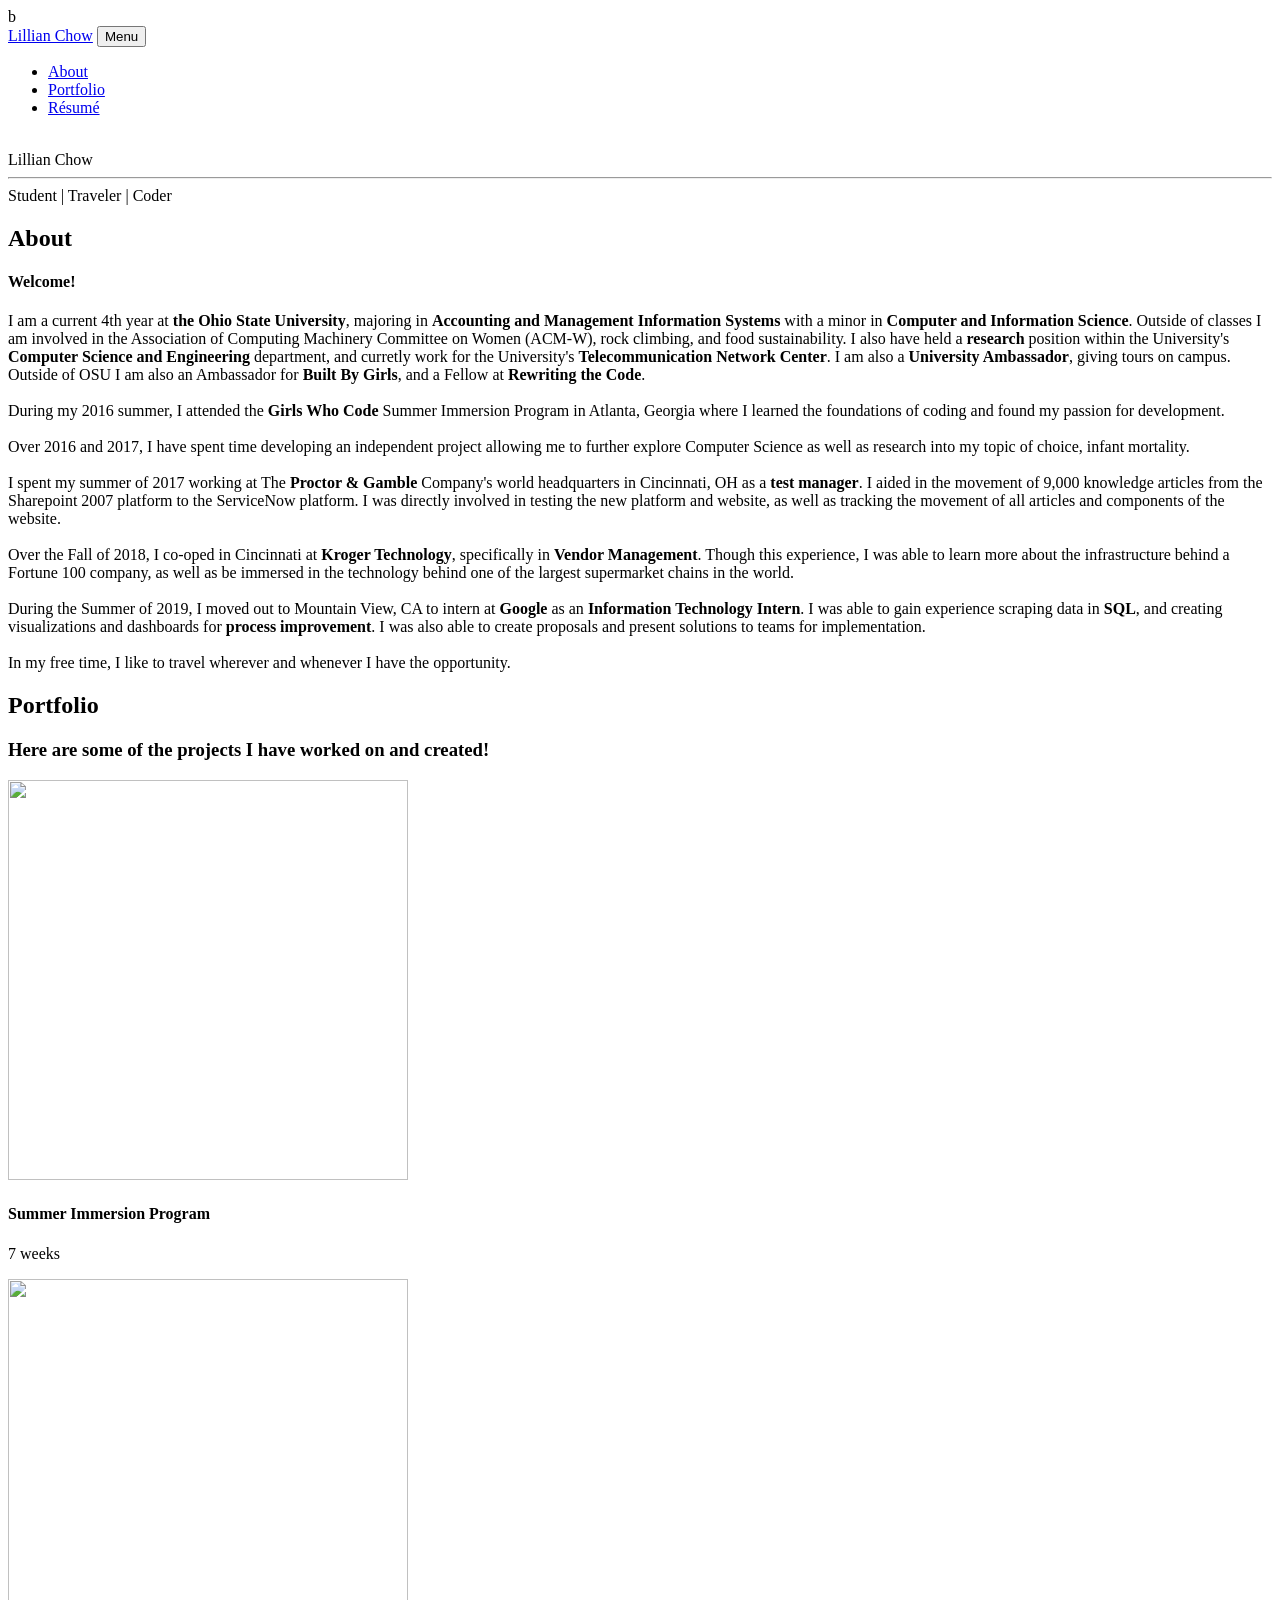
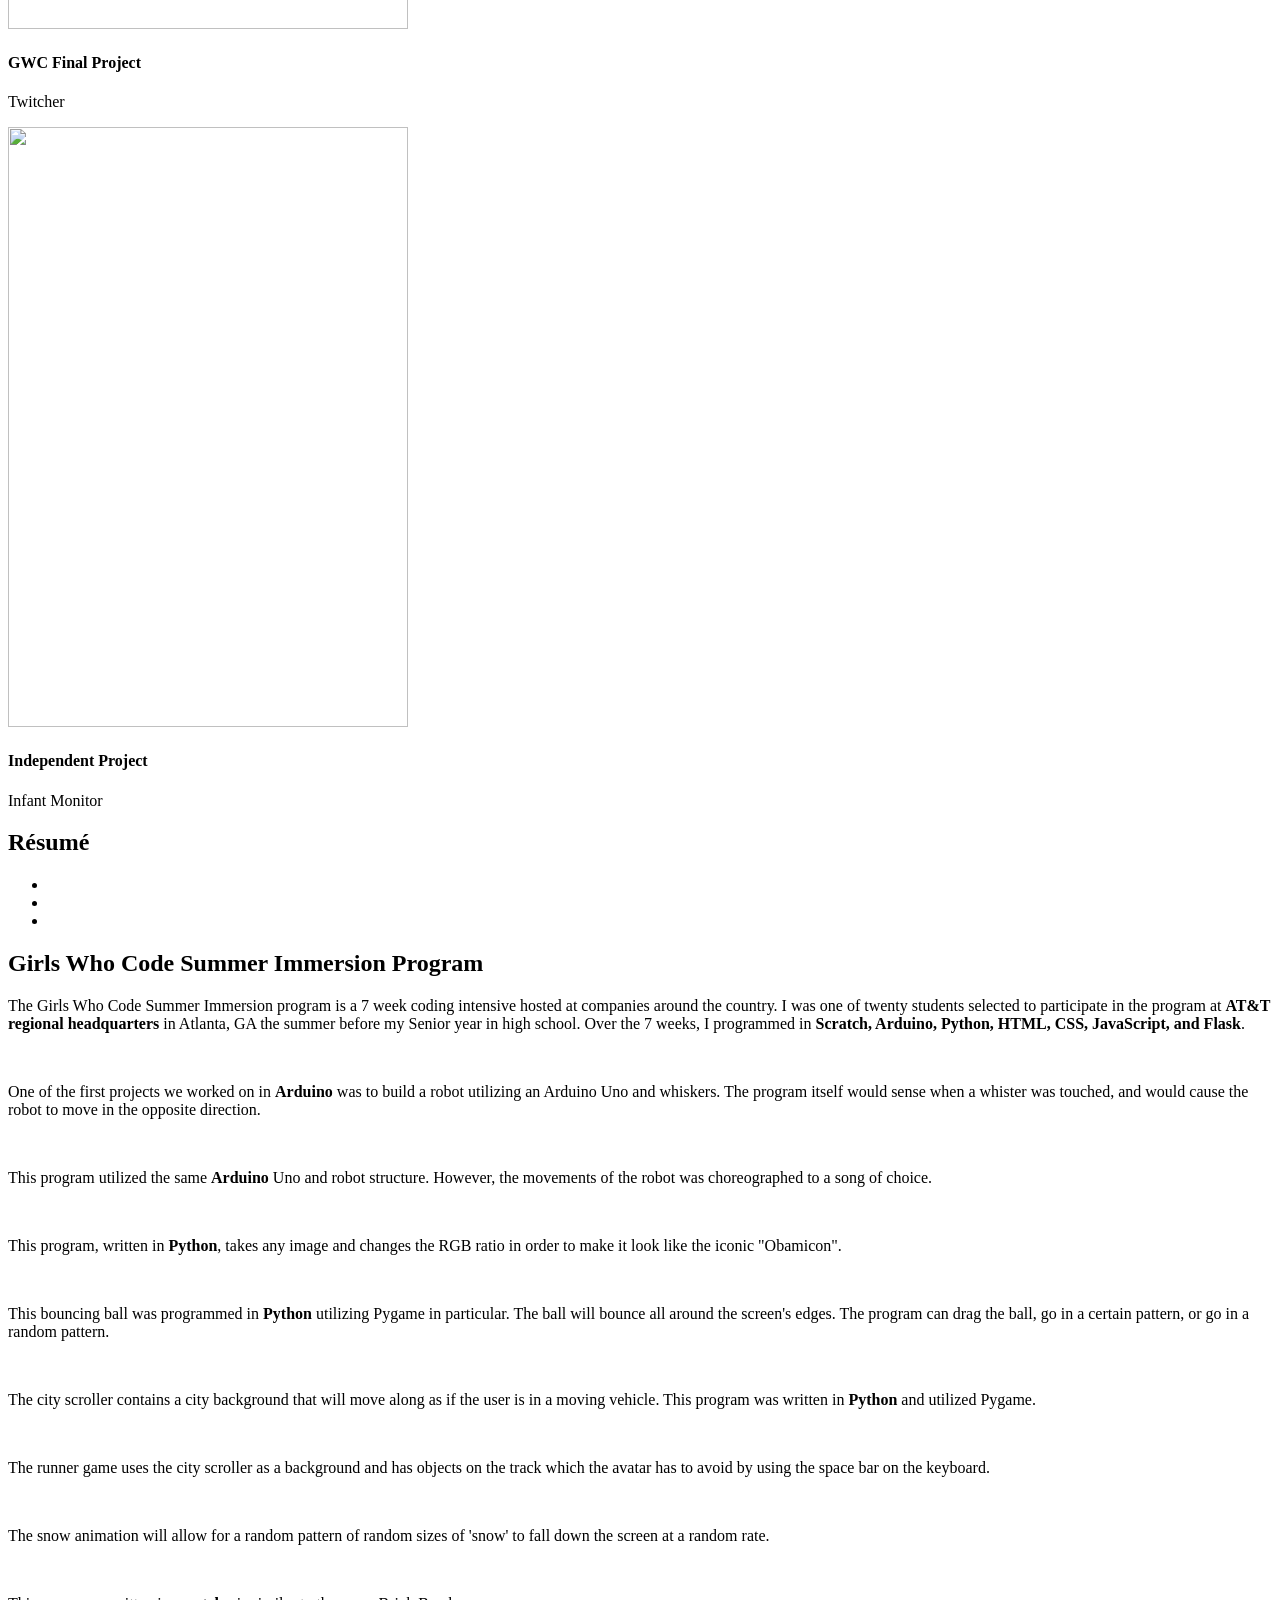
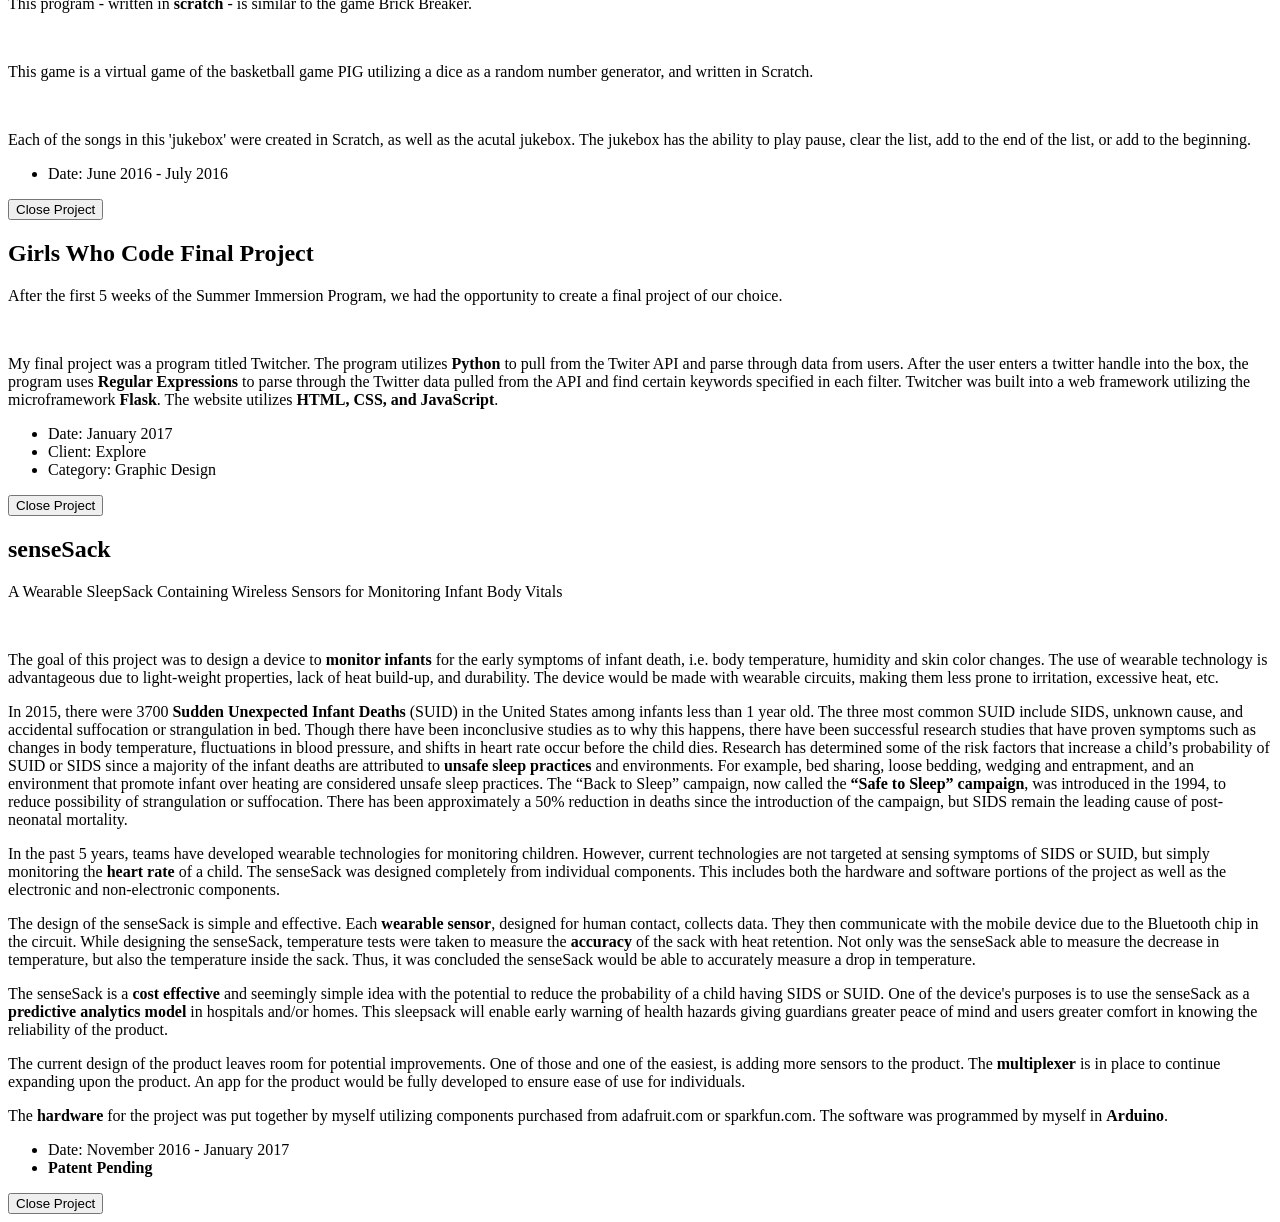
==== index.html @ dd70bd9a "updated index" ====
<!DOCTYPE html>
<html lang="en">

  <head>

    <meta charset="utf-8">
    <meta name="viewport" content="width=device-width, initial-scale=1, shrink-to-fit=no">
    <meta name="description" content="">
    <meta name="author" content="">

    <title>Lillian Chow - Portfolio</title>

    <!-- Bootstrap core CSS -->
    <link href="vendor/bootstrap/css/bootstrap.min.css" rel="stylesheet">b

    <!-- Custom fonts for this template -->
    <link href="vendor/font-awesome/css/font-awesome.min.css" rel="stylesheet" type="text/css">
   <!--
    <link href="https://fonts.googleapis.com/css?family=Montserrat:400,700" rel="stylesheet" type="text/css">
    --> 
    <link href='https://fonts.googleapis.com/css?family=Kaushan+Script' rel='stylesheet' type='text/css'>
    <link href='https://fonts.googleapis.com/css?family=Droid+Serif:400,700,400italic,700italic' rel='stylesheet' type='text/css'>
    <link href='https://fonts.googleapis.com/css?family=Roboto+Slab:400,100,300,700' rel='stylesheet' type='text/css'>

    <!-- My own fonts -->
    <link href="https://fonts.googleapis.com/css?family=BenchNine:700|Pacifico|Playfair+Display+SC:700|Poiret+One|Questrial" rel="stylesheet" type="text/css">

    <!-- Custom styles for this template -->
    <link href="css/agency.css" rel="stylesheet">

  </head>
  <body id="page-top">

    <!-- Navigation -->
    <nav class="navbar navbar-expand-lg navbar-dark fixed-top bg-dark" id="mainNav">
      <div class="container">
        <a class="navbar-brand js-scroll-trigger" href="#page-top">Lillian Chow</a>
        <button class="navbar-toggler navbar-toggler-right" type="button" data-toggle="collapse" data-target="#navbarResponsive" aria-controls="navbarResponsive" aria-expanded="false" aria-label="Toggle navigation">
          Menu
          <i class="fa fa-bars"></i>
        </button>
        <div class="collapse navbar-collapse" id="navbarResponsive">
          <ul class="navbar-nav ml-auto">
            <li class="nav-item">
              <a class="nav-link js-scroll-trigger" href="#about">About</a>
            </li>
            <li class="nav-item">
              <a class="nav-link js-scroll-trigger" href="#portfolio">Portfolio</a>
            </li>
            <li class="nav-item">
              <a class="nav-link js-scroll-trigger" href="#resume">Résumé</a>
            </li>
<!--            <li class="nav-item">
            </li>         -->
          </ul>
        </div>
      </div>
    </nav>

    <!-- Header -->
    <header class="masthead" style="background-image: url('summit.png');width:100%;height:100%;background-position: center;background-size: cover">
      <div class="container">
<!--        <img style="margin-top: 200px" style="margin-bottom:0px" class="img-fluid" 
src="roundPortrait.png" height="400" width="400" alt=""> -->

        <div class="intro-text">
       
         <div class="col-sm-4">
            <div class="team-member">
            <center>
              <img class="mx-auto rounded-circle" src="linkedinRound.png" alt="">
              </center>

        <!--  <div class="intro-lead-in">Lillian Chow</div>  -->
          <div class="intro-heading"> Lillian Chow </div>
          <hr class="star-light">
          <a class="skills">Student | Traveler | Coder</a>
        </div>
      </div>
    </header>

 
 <!--             <h4>Lillian Chow</h4>
              <p class="text-muted">hi</p>        -->
                </li>
              </ul>
            </div>
          </div>


    <!-- About -->
    <section id="about">
      <div class="container">
        <div class="row">
          <div class="col-lg-12 text-center">
            <h2 class="section-heading">About</h2>
            <!--<h3 class="section-subheading text-muted">Lorem ipsum dolor sit amet consectetur.</h3>-->
          </div>
        </div>
        <div class="row text-center">
          <!--<div class="col-md-4">
            <span class="fa-stack fa-4x">
              <i class="fa fa-circle fa-stack-2x text-primary"></i>
              <i class="fa fa-shopping-cart fa-stack-1x fa-inverse"></i>-->
            </span>
            <h4 class="service-heading">Welcome!</h4>
            <p class="text-muted">I am a current 4th year at <b>the Ohio State University</b>, majoring in <b>Accounting and Management Information Systems</b> with a minor in <b>Computer and Information Science</b>. Outside of classes I am involved in the Association of Computing Machinery Committee on Women (ACM-W), rock climbing, and food sustainability. I also have held a <b>research</b> position within the University's <b>Computer Science and Engineering</b> department, and curretly work for the University's <b>Telecommunication Network Center</b>. I am also a <b>University Ambassador</b>, giving tours on campus. Outside of OSU I am also an Ambassador for <b>Built By Girls</b>, and a Fellow at <b>Rewriting the Code</b>.
            </br>
            </br>
            During my 2016 summer, I attended the <b>Girls Who Code</b> Summer Immersion Program in Atlanta, Georgia where I learned the foundations of coding and found my passion for development. 
            </br>
            </br>
            Over 2016 and 2017, I have spent time developing an independent project allowing me to further explore Computer Science as well as research into my topic of choice, infant mortality.
            </br>
            </br>
            I spent my summer of 2017 working at The <b>Proctor & Gamble</b> Company's world headquarters in Cincinnati, OH as a <b>test manager</b>. I aided in the movement of 9,000 knowledge articles from the Sharepoint 2007 platform to the ServiceNow platform. I was directly involved in testing the new platform and website, as well as tracking the movement of all articles and components of the website.
           </br>
           </br>
            Over the Fall of 2018, I co-oped in Cincinnati at <b>Kroger Technology</b>, specifically in <b>Vendor Management</b>. Though this experience, I was able to learn more about the infrastructure behind a Fortune 100 company, as well as be immersed in the technology behind one of the largest supermarket chains in the world.
       	    </br>
   		    </br>
   		    During the Summer of 2019, I moved out to Mountain View, CA to intern at <b>Google</b> as an <b>Information Technology Intern</b>. I was able to gain experience scraping data in <b>SQL</b>, and creating visualizations and dashboards for <b>process improvement</b>. I was also able to create proposals and present solutions to teams for implementation.
            </br>
           </br>
           In my free time, I like to travel wherever and whenever I have the opportunity.
             </p>
          </div>
        </div>
      </div>
    </section>

    <!-- Portfolio Grid -->
    <section class="bg-light" id="portfolio">
      <div class="container">
        <div class="row">
          <div class="col-lg-12 text-center">
            <h2 class="section-heading">Portfolio</h2>
            <h3 class="section-subheading text-muted">Here are some of the projects I have worked on and created!</h3>
          </div>
        </div>
        <div class="row">
          <div class="col-md-4 col-sm-6 portfolio-item">
            <a class="portfolio-link" data-toggle="modal" href="#portfolioModal1">
              <div class="portfolio-hover">
                <div class="portfolio-hover-content">
                  <i class="fa fa-plus fa-3x"></i>
                </div>
              </div>
              <img class="img-fluid" src="girlsWhoCode.png" alt="" width="400px" height="400px">
            </a>
            <div class="portfolio-caption">
              <h4>Summer Immersion Program</h4>
              <p class="text-muted">7 weeks</p>
            </div>
          </div>
          <div class="col-md-4 col-sm-6 portfolio-item">
            <a class="portfolio-link" data-toggle="modal" href="#portfolioModal2">
              <div class="portfolio-hover">
                <div class="portfolio-hover-content">
                  <i class="fa fa-plus fa-3x"></i>
                </div>
              </div>
              <img class="img-fluid" src="twitcher.png" alt="" width="400px" height="350px">
            </a>
            <div class="portfolio-caption">
              <h4>GWC Final Project</h4>
              <p class="text-muted">Twitcher</p>
            </div>
          </div>
          <div class="col-md-4 col-sm-6 portfolio-item">
            <a class="portfolio-link" data-toggle="modal" href="#portfolioModal3">
              <div class="portfolio-hover">
                <div class="portfolio-hover-content">
                  <i class="fa fa-plus fa-3x"></i>
                </div>
              </div>
              <img class="img-fluid" src="senseSackOuter.png" alt="" width="400" height="600">
            </a>
            <div class="portfolio-caption">
              <h4>Independent Project</h4>
              <p class="text-muted">Infant Monitor</p>
            </div>
          </div>
<!--          <div class="col-md-4 col-sm-6 portfolio-item">
            <a class="portfolio-link" data-toggle="modal" href="#portfolioModal4">              
              <div class="portfolio-hover">
                <div class="portfolio-hover-content">
                  <i class="fa fa-plus fa-3x"></i>
                </div>                        -->
              </div>
<!--              <img class="img-fluid" src="img/portfolio/04-thumbnail.jpg" alt="">
            </a>
            <div class="portfolio-caption">
              <h4>Lines</h4>
              <p class="text-muted">Branding</p>
            </div>
          </div>
          <div class="col-md-4 col-sm-6 portfolio-item">
            <a class="portfolio-link" data-toggle="modal" href="#portfolioModal5">
              <div class="portfolio-hover">
                <div class="portfolio-hover-content">
                  <i class="fa fa-plus fa-3x"></i>
                </div>
              </div>
              <img class="img-fluid" src="img/portfolio/05-thumbnail.jpg" alt="">
            </a>
            <div class="portfolio-caption">
              <h4>Southwest</h4>
              <p class="text-muted">Website Design</p>
            </div>
          </div>
          <div class="col-md-4 col-sm-6 portfolio-item">
            <a class="portfolio-link" data-toggle="modal" href="#portfolioModal6">
              <div class="portfolio-hover">
                <div class="portfolio-hover-content">
                  <i class="fa fa-plus fa-3x"></i>
                </div>
              </div>
              <img class="img-fluid" src="img/portfolio/06-thumbnail.jpg" alt="">
            </a>
            <div class="portfolio-caption">
              <h4>Window</h4>
              <p class="text-muted">Photography</p> -->
            </div>
          </div>
        </div>
      </div>
    </section>        

    <!-- About -->
    <section id="resume">
        <div class="row">
          <div class="col-lg-12 text-center">
            <h2 class="section-heading">Résumé</h2>
            <p>
            <center>
<!--              <div class='embed-responsive' style='padding-bottom:132%; margin-top:50px'>
-->
                <object data="Chow_LillianResume.pdf" type='application/pdf' height = "950" width = "685">
            </p></center></object>
<!--            <h3 class="section-subheading text-muted">Lorem ipsum dolor sit amet consectetur.</h3>
          </div>
        </div>
        <div class="row">
          <div class="col-lg-12">
            <ul class="timeline">
              <li>
                <div class="timeline-image">
                  <img class="rounded-circle img-fluid" src="img/about/1.jpg" alt="">
                </div>
                <div class="timeline-panel">
                  <div class="timeline-heading">
                    <h4>2009-2011</h4>
                    <h4 class="subheading">Our Humble Beginnings</h4>
                  </div>
                  <div class="timeline-body">
                    <p class="text-muted">Lorem ipsum dolor sit amet, consectetur adipisicing elit. Sunt ut voluptatum eius sapiente, totam reiciendis temporibus qui quibusdam, recusandae sit vero unde, sed, incidunt et ea quo dolore laudantium consectetur!</p>
                  </div>
                </div>
              </li>
              <li class="timeline-inverted">
                <div class="timeline-image">
                  <img class="rounded-circle img-fluid" src="img/about/2.jpg" alt="">
                </div>
                <div class="timeline-panel">
                  <div class="timeline-heading">
                    <h4>March 2011</h4>
                    <h4 class="subheading">An Agency is Born</h4>
                  </div>
                  <div class="timeline-body">
                    <p class="text-muted">Lorem ipsum dolor sit amet, consectetur adipisicing elit. Sunt ut voluptatum eius sapiente, totam reiciendis temporibus qui quibusdam, recusandae sit vero unde, sed, incidunt et ea quo dolore laudantium consectetur!</p>
                  </div>
                </div>
              </li>
              <li>
                <div class="timeline-image">
                  <img class="rounded-circle img-fluid" src="img/about/3.jpg" alt="">
                </div>
                <div class="timeline-panel">
                  <div class="timeline-heading">
                    <h4>December 2012</h4>
                    <h4 class="subheading">Transition to Full Service</h4>
                  </div>
                  <div class="timeline-body">
                    <p class="text-muted">Lorem ipsum dolor sit amet, consectetur adipisicing elit. Sunt ut voluptatum eius sapiente, totam reiciendis temporibus qui quibusdam, recusandae sit vero unde, sed, incidunt et ea quo dolore laudantium consectetur!</p>
                  </div>
                </div>
              </li>
              <li class="timeline-inverted">
                <div class="timeline-image">
                  <img class="rounded-circle img-fluid" src="img/about/4.jpg" alt="">
                </div>
                <div class="timeline-panel">
                  <div class="timeline-heading">
                    <h4>July 2014</h4>
                    <h4 class="subheading">Phase Two Expansion</h4>
                  </div>
                  <div class="timeline-body">
                    <p class="text-muted">Lorem ipsum dolor sit amet, consectetur adipisicing elit. Sunt ut voluptatum eius sapiente, totam reiciendis temporibus qui quibusdam, recusandae sit vero unde, sed, incidunt et ea quo dolore laudantium consectetur!</p>
                  </div>
                </div>
              </li>
              <li class="timeline-inverted">
                <div class="timeline-image">
                  <h4>Be Part
                    <br>Of Our
                    <br>Story!</h4> 
                </div>
              </li>
            </ul>   -->
          </div>
        </div>
      </div>
    </section>

    <!-- Team -->
<!--    <section class="bg-light" id="team">
      <div class="container">
        <div class="row">
          <div class="col-lg-12 text-center">
            <h2 class="section-heading">Our Amazing Team</h2>
            <h3 class="section-subheading text-muted">Lorem ipsum dolor sit amet consectetur.</h3>
          </div>
        </div>
        <div class="row">
          <div class="col-sm-4">
            <div class="team-member">
              <img class="mx-auto rounded-circle" src="img/team/1.jpg" alt="">
              <h4>Kay Garland</h4>
              <p class="text-muted">Lead Designer</p>
              <ul class="list-inline social-buttons">
                <li class="list-inline-item">
                  <a href="#">
                    <i class="fa fa-twitter"></i>
                  </a>
                </li>
                <li class="list-inline-item">
                  <a href="#">
                    <i class="fa fa-facebook"></i>
                  </a>
                </li>
                <li class="list-inline-item">
                  <a href="#">
                    <i class="fa fa-linkedin"></i>
                  </a>
                </li>
              </ul>
            </div>
          </div>
          <div class="col-sm-4">
            <div class="team-member">
              <img class="mx-auto rounded-circle" src="img/team/2.jpg" alt="">
              <h4>Larry Parker</h4>
              <p class="text-muted">Lead Marketer</p>
              <ul class="list-inline social-buttons">
                <li class="list-inline-item">
                  <a href="#">
                    <i class="fa fa-twitter"></i>
                  </a>
                </li>
                <li class="list-inline-item">
                  <a href="#">
                    <i class="fa fa-facebook"></i>
                  </a>
                </li>
                <li class="list-inline-item">
                  <a href="#">
                    <i class="fa fa-linkedin"></i>
                  </a>
                </li>
              </ul>
            </div>
          </div>
          <div class="col-sm-4">
            <div class="team-member">
              <img class="mx-auto rounded-circle" src="img/team/3.jpg" alt="">
              <h4>Diana Pertersen</h4>
              <p class="text-muted">Lead Developer</p>
              <ul class="list-inline social-buttons">
                <li class="list-inline-item">
                  <a href="#">
                    <i class="fa fa-twitter"></i>
                  </a>
                </li>
                <li class="list-inline-item">
                  <a href="#">
                    <i class="fa fa-facebook"></i>
                  </a>
                </li>
                <li class="list-inline-item">
                  <a href="#">
                    <i class="fa fa-linkedin"></i>
                  </a>
                </li>
              </ul>
            </div>
          </div>
        </div>
        <div class="row">
          <div class="col-lg-8 mx-auto text-center">
            <p class="large text-muted">Lorem ipsum dolor sit amet, consectetur adipisicing elit. Aut eaque, laboriosam veritatis, quos non quis ad perspiciatis, totam corporis ea, alias ut unde.</p>
          </div>
        </div>
      </div>
    </section>-->

    <!-- Clients -->
<!--    <section class="py-5">
      <div class="container">
        <div class="row">
          <div class="col-md-3 col-sm-6">
            <a href="#">
              <img class="img-fluid d-block mx-auto" src="img/logos/envato.jpg" alt="">
            </a>
          </div>
          <div class="col-md-3 col-sm-6">
            <a href="#">
              <img class="img-fluid d-block mx-auto" src="img/logos/designmodo.jpg" alt="">
            </a>
          </div>
          <div class="col-md-3 col-sm-6">
            <a href="#">
              <img class="img-fluid d-block mx-auto" src="img/logos/themeforest.jpg" alt="">
            </a>
          </div>
          <div class="col-md-3 col-sm-6">
            <a href="#">
              <img class="img-fluid d-block mx-auto" src="img/logos/creative-market.jpg" alt="">
            </a>
          </div>
        </div>
      </div>
    </section>-->

    <!-- Contact -->
<!--    <section id="contact">
      <div class="container">
        <div class="row">
          <div class="col-lg-12 text-center">
            <h2 class="section-heading">Contact Us</h2>
            <h3 class="section-subheading text-muted">Lorem ipsum dolor sit amet consectetur.</h3>
          </div>
        </div>
        <div class="row">
          <div class="col-lg-12">
            <form id="contactForm" name="sentMessage" novalidate>
              <div class="row">
                <div class="col-md-6">
                  <div class="form-group">
                    <input class="form-control" id="name" type="text" placeholder="Your Name *" required data-validation-required-message="Please enter your name.">
                    <p class="help-block text-danger"></p>
                  </div>
                  <div class="form-group">
                    <input class="form-control" id="email" type="email" placeholder="Your Email *" required data-validation-required-message="Please enter your email address.">
                    <p class="help-block text-danger"></p>
                  </div>
                  <div class="form-group">
                    <input class="form-control" id="phone" type="tel" placeholder="Your Phone *" required data-validation-required-message="Please enter your phone number.">
                    <p class="help-block text-danger"></p>
                  </div>
                </div>
                <div class="col-md-6">
                  <div class="form-group">
                    <textarea class="form-control" id="message" placeholder="Your Message *" required data-validation-required-message="Please enter a message."></textarea>
                    <p class="help-block text-danger"></p>
                  </div>
                </div>
                <div class="clearfix"></div>
                <div class="col-lg-12 text-center">
                  <div id="success"></div>
                  <button id="sendMessageButton" class="btn btn-xl" type="submit">Send Message</button>
                </div>          -->
              </div>
            </form>
          </div>
        </div>
      </div>
    </section>

    <!-- Footer -->
    <footer>

<!--      <div class="container">
        <div class="row">
          <div class="col-md-4">
            <span class="copyright">Contact: lillianchow8@gmail.com</span>
          </div>
-->
          <center>
          <div class="col-md-4 ">
            <ul class="list-inline social-buttons">
              <li class="list-inline-item">
                <a href="https://github.com/lillianchow/lillianchow.github.io">
                  <i class="fa fa-github"></i>
                </a>
              </li>
              <li class="list-inline-item">
                <a href="https://www.linkedin.com/in/lillian-chow/">
                  <i class="fa fa-linkedin"></i>
                </a>
              </li>
              <li class="list-inline-item">
                <a href="mailto:lillianchow8@gmail.com">
                  <i class="fa fa-envelope"></i>
                </a>
              </li>
            </ul>
          </div>
          </center>


<!--          <div class="col-md-4">
            <ul class="list-inline quicklinks">
              <li class="list-inline-item">
                <a href="#">Privacy Policy</a>
              </li>
              <li class="list-inline-item">
                <a href="#">Terms of Use</a>
              </li>
            </ul>
          </div>          -->
        </div>
      </div>
    </footer>  

    <!-- Portfolio Modals -->

    <!-- Modal 1 -->
    <div class="portfolio-modal modal fade" id="portfolioModal1" tabindex="-1" role="dialog" aria-hidden="true">
      <div class="modal-dialog">
        <div class="modal-content">
          <div class="close-modal" data-dismiss="modal">
            <div class="lr">
              <div class="rl"></div>
            </div>
          </div>
          <div class="container">
            <div class="row">
              <div class="col-lg-8 mx-auto">
                <div class="modal-body">
                  <!-- Project Details Go Here -->
                  
                  <h2>Girls Who Code Summer Immersion Program</h2>
                  <p class="item-intro text-muted">The Girls Who Code Summer Immersion program is a 7 week coding intensive hosted at companies around the country. I was one of twenty students selected to participate in the program at <b>AT&T regional headquarters</b> in Atlanta, GA the summer before my Senior year in high school. Over the 7 weeks, I programmed in <b>Scratch, Arduino, Python, HTML, CSS, JavaScript, and Flask</b>.</p>
                  
                  <img class="img-fluid d-block mx-auto" src="whiskerRobot.jpg" alt="">
                  <p> One of the first projects we worked on in <b>Arduino</b> was to build a robot utilizing an Arduino Uno and whiskers. The program itself would sense when a whister was touched, and would cause the robot to move in the opposite direction.  </p>
                  <img class="img-fluid d-block mx-auto" src="dancingRobot.jpg" alt="">
                  <p> This program utilized the same <b>Arduino</b> Uno and robot structure. However, the movements of the robot was choreographed to a song of choice.</p>
                  <img class="img-fluid d-block mx-auto" src="obamicon.jpg" alt="">
                  <p> This program, written in <b>Python</b>, takes any image and changes the RGB ratio in order to make it look like the iconic "Obamicon".</p>
                  <img class="img-fluid d-block mx-auto" src="bouncingFlashBall.png" alt="">
                  <p> This bouncing ball was programmed in <b>Python</b> utilizing Pygame in particular. The ball will bounce all around the screen's edges. The program can drag the ball, go in a certain pattern, or go in a random pattern. </p>
                  <img class="img-fluid d-block mx-auto" src="cityScroller.jpg" alt="">
                  <p> The city scroller contains a city background that will move along as if the user is in a moving vehicle. This program was written in <b>Python</b> and utilized Pygame.</p>
                  <img class="img-fluid d-block mx-auto" src="runnerGame.jpg" alt="">
                  <p> The runner game uses the city scroller as a background and has objects on the track which the avatar has to avoid by using the space bar on the keyboard.</p>
                  <img class="img-fluid d-block mx-auto" src="snow.jpg" alt="">
                  <p> The snow animation will allow for a random pattern of random sizes of 'snow' to fall down the screen at a random rate.</p>
                  <img class="img-fluid d-block mx-auto" src="paddleball.jpg" alt="">
                  <p> This program - written in <b>scratch</b> - is similar to the game Brick Breaker.</p>
                  <img class="img-fluid d-block mx-auto" src="pig.jpg" alt="">
                  <p> This game is a virtual game of the basketball game PIG utilizing a dice as a random number generator, and written in Scratch. </p>
                  <img class="img-fluid d-block mx-auto" src="jukebox.jpg" alt="">
                  <p> Each of the songs in this 'jukebox' were created in Scratch, as well as the acutal jukebox. The jukebox has the ability to play pause, clear the list, add to the end of the list, or add to the beginning.</p>

                  <ul class="list-inline">
                    <li>Date: June 2016 - July 2016</li>
                  </ul>
                  <button class="btn btn-primary" data-dismiss="modal" type="button">
                    <i class="fa fa-times"></i>
                    Close Project</button>
                </div>
              </div>
            </div>
          </div>
        </div>
      </div>
    </div>

    <!-- Modal 2 -->
    <div class="portfolio-modal modal fade" id="portfolioModal2" tabindex="-1" role="dialog" aria-hidden="true">
      <div class="modal-dialog">
        <div class="modal-content">
          <div class="close-modal" data-dismiss="modal">
            <div class="lr">
              <div class="rl"></div>
            </div>
          </div>
          <div class="container">
            <div class="row">
              <div class="col-lg-8 mx-auto">
                <div class="modal-body">
                  <!-- Project Details Go Here -->
                  <h2>Girls Who Code Final Project</h2>
                  <p class="item-intro text-muted">After the first 5 weeks of the Summer Immersion Program, we had the opportunity to create a final project of our choice.</p>
                  <img class="img-fluid d-block mx-auto" src="twitcher.png" alt="">
                  <p>My final project was a program titled Twitcher. The program utilizes <b>Python</b> to pull from the Twiter API and parse through data from users. After the user enters a twitter handle into the box, the program uses <b>Regular Expressions</b> to parse through the Twitter data pulled from the API and find certain keywords specified in each filter. Twitcher was built into a web framework utilizing the microframework <b>Flask</b>. The website utilizes <b>HTML, CSS, and JavaScript</b>.</p>
                  <ul class="list-inline">
                    <li>Date: January 2017</li>
                    <li>Client: Explore</li>
                    <li>Category: Graphic Design</li>
                  </ul>
                  <button class="btn btn-primary" data-dismiss="modal" type="button">
                    <i class="fa fa-times"></i>
                    Close Project</button>
                </div>
              </div>
            </div>
          </div>
        </div>
      </div>
    </div>

    <!-- Modal 3 -->
    <div class="portfolio-modal modal fade" id="portfolioModal3" tabindex="-1" role="dialog" aria-hidden="true">
      <div class="modal-dialog">
        <div class="modal-content">
          <div class="close-modal" data-dismiss="modal">
            <div class="lr">
              <div class="rl"></div>
            </div>
          </div>
          <div class="container">
            <div class="row">
              <div class="col-lg-8 mx-auto">
                <div class="modal-body">
                  <!-- Project Details Go Here -->
                  <h2>senseSack</h2>
                  <p class="item-intro text-muted">A Wearable SleepSack Containing Wireless Sensors for Monitoring Infant Body Vitals</p>
                  <img class="img-fluid d-block mx-auto" src="senseSackInner.png" alt="">
                  <p>The goal of this project was to design a device to <b>monitor infants</b> for the early symptoms of infant death, i.e. body temperature, humidity and skin color changes. The use of wearable technology is advantageous due to light-weight properties, lack of heat build-up, and durability. The device would be made with wearable circuits, making them less prone to irritation, excessive heat, etc. </p>
                  
                  <p>In 2015, there were 3700 <b>Sudden Unexpected Infant Deaths</b> (SUID) in the United States among infants less than 1 year old. The three most common SUID include SIDS, unknown cause, and accidental suffocation or strangulation in bed. Though there have been inconclusive studies as to why this happens, there have been successful research studies that have proven symptoms such as changes in body temperature, fluctuations in blood pressure, and shifts in heart rate occur before the child dies. Research has determined some of the risk factors that increase a child’s probability of SUID or SIDS since a majority of the infant deaths are attributed to <b>unsafe sleep practices</b> and environments. For example, bed sharing, loose bedding, wedging and entrapment, and an environment that promote infant over heating are considered unsafe sleep practices. The “Back to Sleep” campaign, now called the <b>“Safe to Sleep” campaign</b>, was introduced in the 1994, to reduce possibility of strangulation or suffocation. There has been approximately a 50% reduction in deaths since the introduction of the campaign, but SIDS remain the leading cause of post-neonatal mortality.</p>
                  
                  <p>In the past 5 years, teams have developed wearable technologies for monitoring children. However, current technologies are not targeted at sensing symptoms of SIDS or SUID, but simply monitoring the <b>heart rate</b> of a child. The senseSack was designed completely from individual components. This includes both the hardware and software portions of the project as well as the electronic and non-electronic components.</p>
                  
                  <p>The design of the senseSack is simple and effective. Each <b>wearable sensor</b>, designed for human contact, collects data. They then communicate with the mobile device due to the Bluetooth chip in the circuit. While designing the senseSack, temperature tests were taken to measure the <b>accuracy</b> of the sack with heat retention. Not only was the senseSack able to measure the decrease in temperature, but also the temperature inside the sack. Thus, it was concluded the senseSack would be able to accurately measure a drop in temperature.</p> 
                  
                  <p>The senseSack is a <b>cost effective</b> and seemingly simple idea with the potential to reduce the probability of a child having SIDS or SUID. One of the device's purposes is to use the senseSack as a <b>predictive analytics model</b> in hospitals and/or homes. This sleepsack will enable early warning of health hazards giving guardians greater peace of mind and users greater comfort in knowing the reliability of the product.</p>
                  
                  <p>The current design of the product leaves room for potential improvements. One of those and one of the easiest, is adding more sensors to the product. The <b>multiplexer</b> is in place to continue expanding upon the product. An app for the product would be fully developed to ensure ease of use for individuals.</p>

                  <p>The <b>hardware</b> for the project was put together by myself utilizing components purchased from adafruit.com or sparkfun.com. The software was programmed by myself in <b>Arduino</b>.</p>

                  <ul class="list-inline">
                    <li>Date: November 2016 - January 2017</li>
                    <li><b>Patent Pending</b></li>
                  </ul>
                  <button class="btn btn-primary" data-dismiss="modal" type="button">
                    <i class="fa fa-times"></i>
                    Close Project</button>
                </div>
              </div>
            </div>
          </div>
        </div>
      </div>
    </div>


<!--    <div class="portfolio-modal modal fade" id="portfolioModal4" tabindex="-1" role="dialog" aria-hidden="true">
      <div class="modal-dialog">
        <div class="modal-content">
          <div class="close-modal" data-dismiss="modal">
            <div class="lr">
              <div class="rl"></div>
            </div>
          </div>
          <div class="container">
            <div class="row">
              <div class="col-lg-8 mx-auto">
                <div class="modal-body">                    -->
                  
                  <!-- Project Details Go Here -->
<!--                 <h2>Project Name</h2>
                  <p class="item-intro text-muted">Lorem ipsum dolor sit amet consectetur.</p>
                  <img class="img-fluid d-block mx-auto" src="img/portfolio/04-full.jpg" alt="">
                  <p>Use this area to describe your project. Lorem ipsum dolor sit amet, consectetur adipisicing elit. Est blanditiis dolorem culpa incidunt minus dignissimos deserunt repellat aperiam quasi sunt officia expedita beatae cupiditate, maiores repudiandae, nostrum, reiciendis facere nemo!</p>
                  <ul class="list-inline">
                    <li>Date: January 2017</li>
                    <li>Client: Lines</li>
                    <li>Category: Branding</li>
                  </ul>
                  <button class="btn btn-primary" data-dismiss="modal" type="button">
                    <i class="fa fa-times"></i>
                    Close Project</button>
                </div>
              </div>
            </div>
          </div>
        </div>
      </div>
    </div>                  -->

    
    <!-- Modal 5 -->
<!--    <div class="portfolio-modal modal fade" id="portfolioModal5" tabindex="-1" role="dialog" aria-hidden="true">
      <div class="modal-dialog">
        <div class="modal-content">
          <div class="close-modal" data-dismiss="modal">
            <div class="lr">
              <div class="rl"></div>
            </div>
          </div>
          <div class="container">
            <div class="row">
              <div class="col-lg-8 mx-auto">
                <div class="modal-body">        -->
                  
                  <!-- Project Details Go Here -->
 <!--                 <h2>Project Name</h2>
                  <p class="item-intro text-muted">Lorem ipsum dolor sit amet consectetur.</p>
                  <img class="img-fluid d-block mx-auto" src="img/portfolio/05-full.jpg" alt="">
                  <p>Use this area to describe your project. Lorem ipsum dolor sit amet, consectetur adipisicing elit. Est blanditiis dolorem culpa incidunt minus dignissimos deserunt repellat aperiam quasi sunt officia expedita beatae cupiditate, maiores repudiandae, nostrum, reiciendis facere nemo!</p>
                  <ul class="list-inline">
                    <li>Date: January 2017</li>
                    <li>Client: Southwest</li>
                    <li>Category: Website Design</li>
                  </ul>
                  <button class="btn btn-primary" data-dismiss="modal" type="button">
                    <i class="fa fa-times"></i>
                    Close Project</button>
                </div>
              </div>
            </div>
          </div>
        </div>
      </div>
    </div>              -->

   
    <!-- Modal 6 -->
 <!--   <div class="portfolio-modal modal fade" id="portfolioModal6" tabindex="-1" role="dialog" aria-hidden="true">
      <div class="modal-dialog">
        <div class="modal-content">
          <div class="close-modal" data-dismiss="modal">
            <div class="lr">
              <div class="rl"></div>
            </div>
          </div>
          <div class="container">
            <div class="row">
              <div class="col-lg-8 mx-auto">
                <div class="modal-body">          -->

                  <!-- Project Details Go Here -->
 <!--                 <h2>Project Name</h2>
                  <p class="item-intro text-muted">Lorem ipsum dolor sit amet consectetur.</p>
                  <img class="img-fluid d-block mx-auto" src="img/portfolio/06-full.jpg" alt="">
                  <p>Use this area to describe your project. Lorem ipsum dolor sit amet, consectetur adipisicing elit. Est blanditiis dolorem culpa incidunt minus dignissimos deserunt repellat aperiam quasi sunt officia expedita beatae cupiditate, maiores repudiandae, nostrum, reiciendis facere nemo!</p>
                  <ul class="list-inline">
                    <li>Date: January 2017</li>
                    <li>Client: Window</li>
                    <li>Category: Photography</li>
                  </ul>
                  <button class="btn btn-primary" data-dismiss="modal" type="button">
                    <i class="fa fa-times"></i>
                    Close Project</button>
                </div>
              </div>
            </div>
          </div>
        </div>
      </div>
    </div>                    -->


    <!-- Bootstrap core JavaScript -->
    <script src="vendor/jquery/jquery.min.js"></script>
    <script src="vendor/popper/popper.min.js"></script>
    <script src="vendor/bootstrap/js/bootstrap.min.js"></script>

    <!-- Plugin JavaScript -->
    <script src="vendor/jquery-easing/jquery.easing.min.js"></script>

    <!-- Contact form JavaScript -->
    <script src="js/jqBootstrapValidation.js"></script>
    <script src="js/contact_me.js"></script>

    <!-- Custom scripts for this template -->
    <script src="js/agency.js"></script>

  </body>

</html>
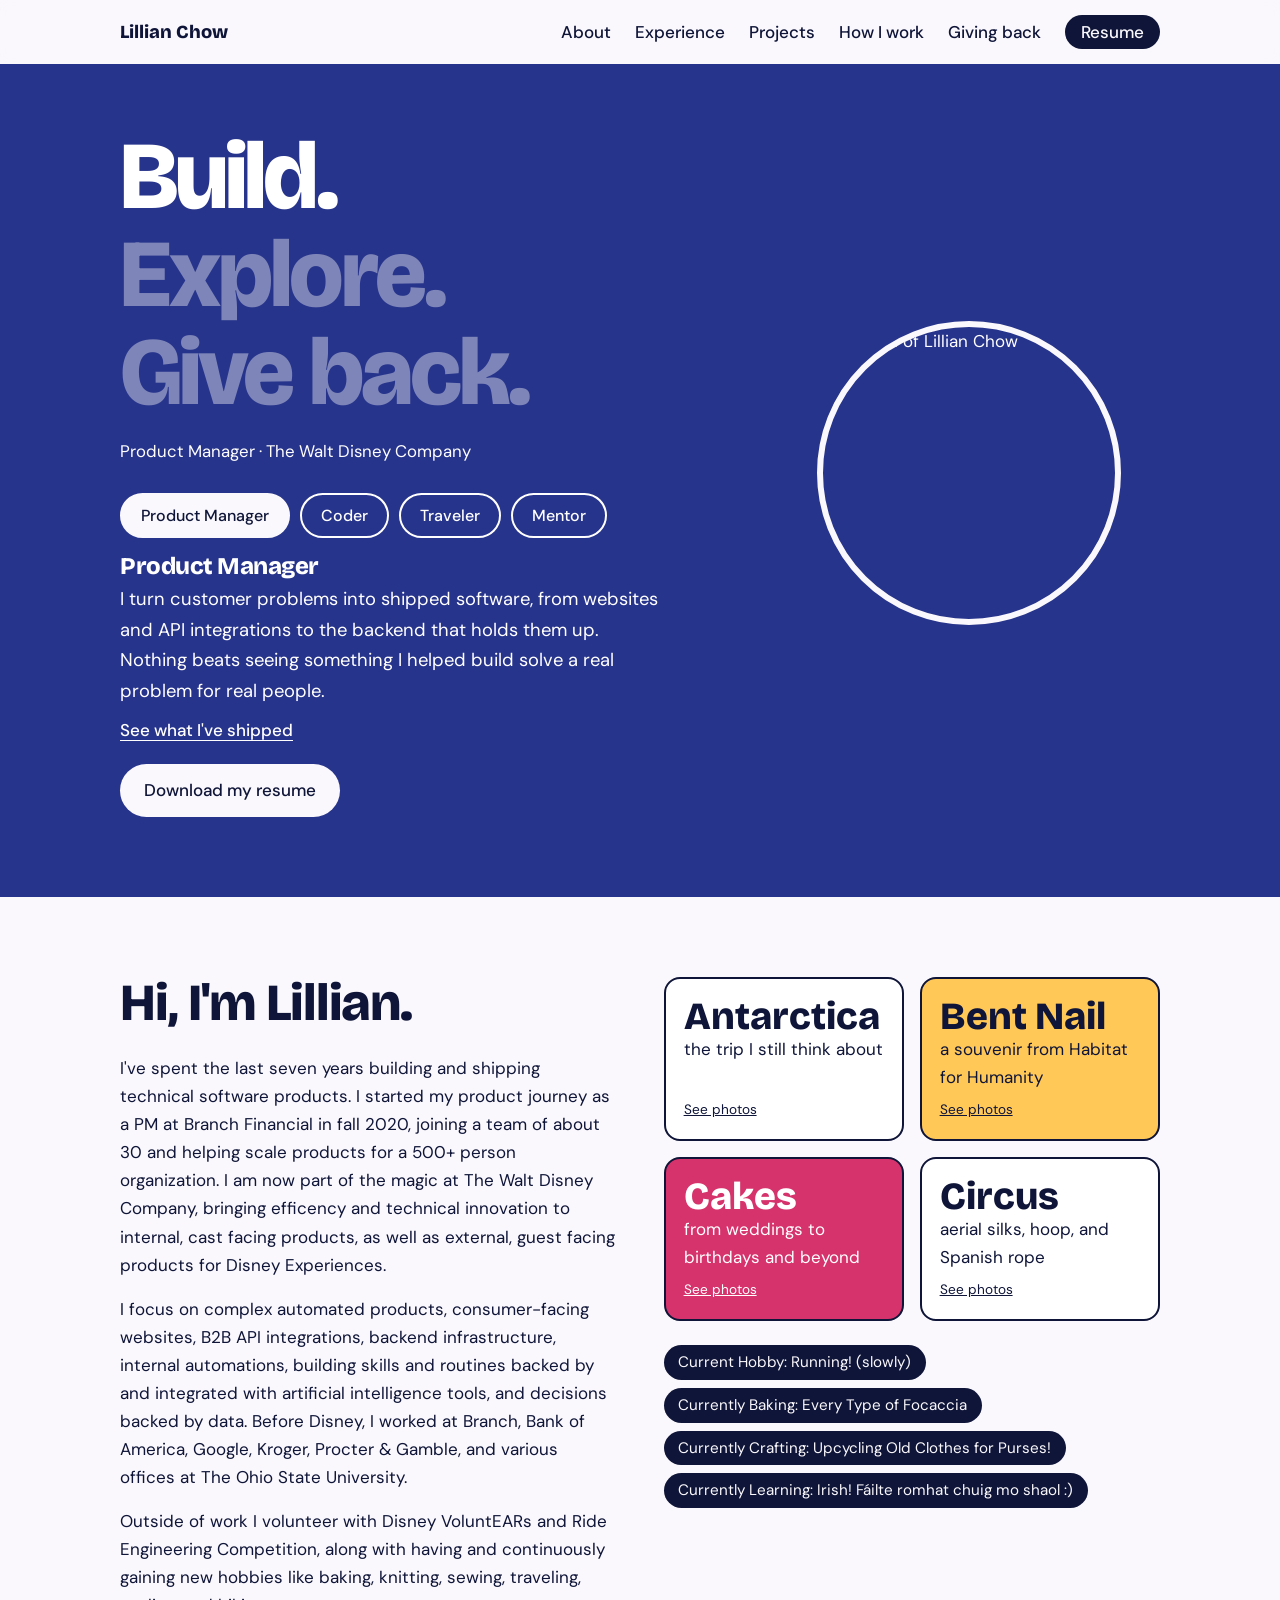
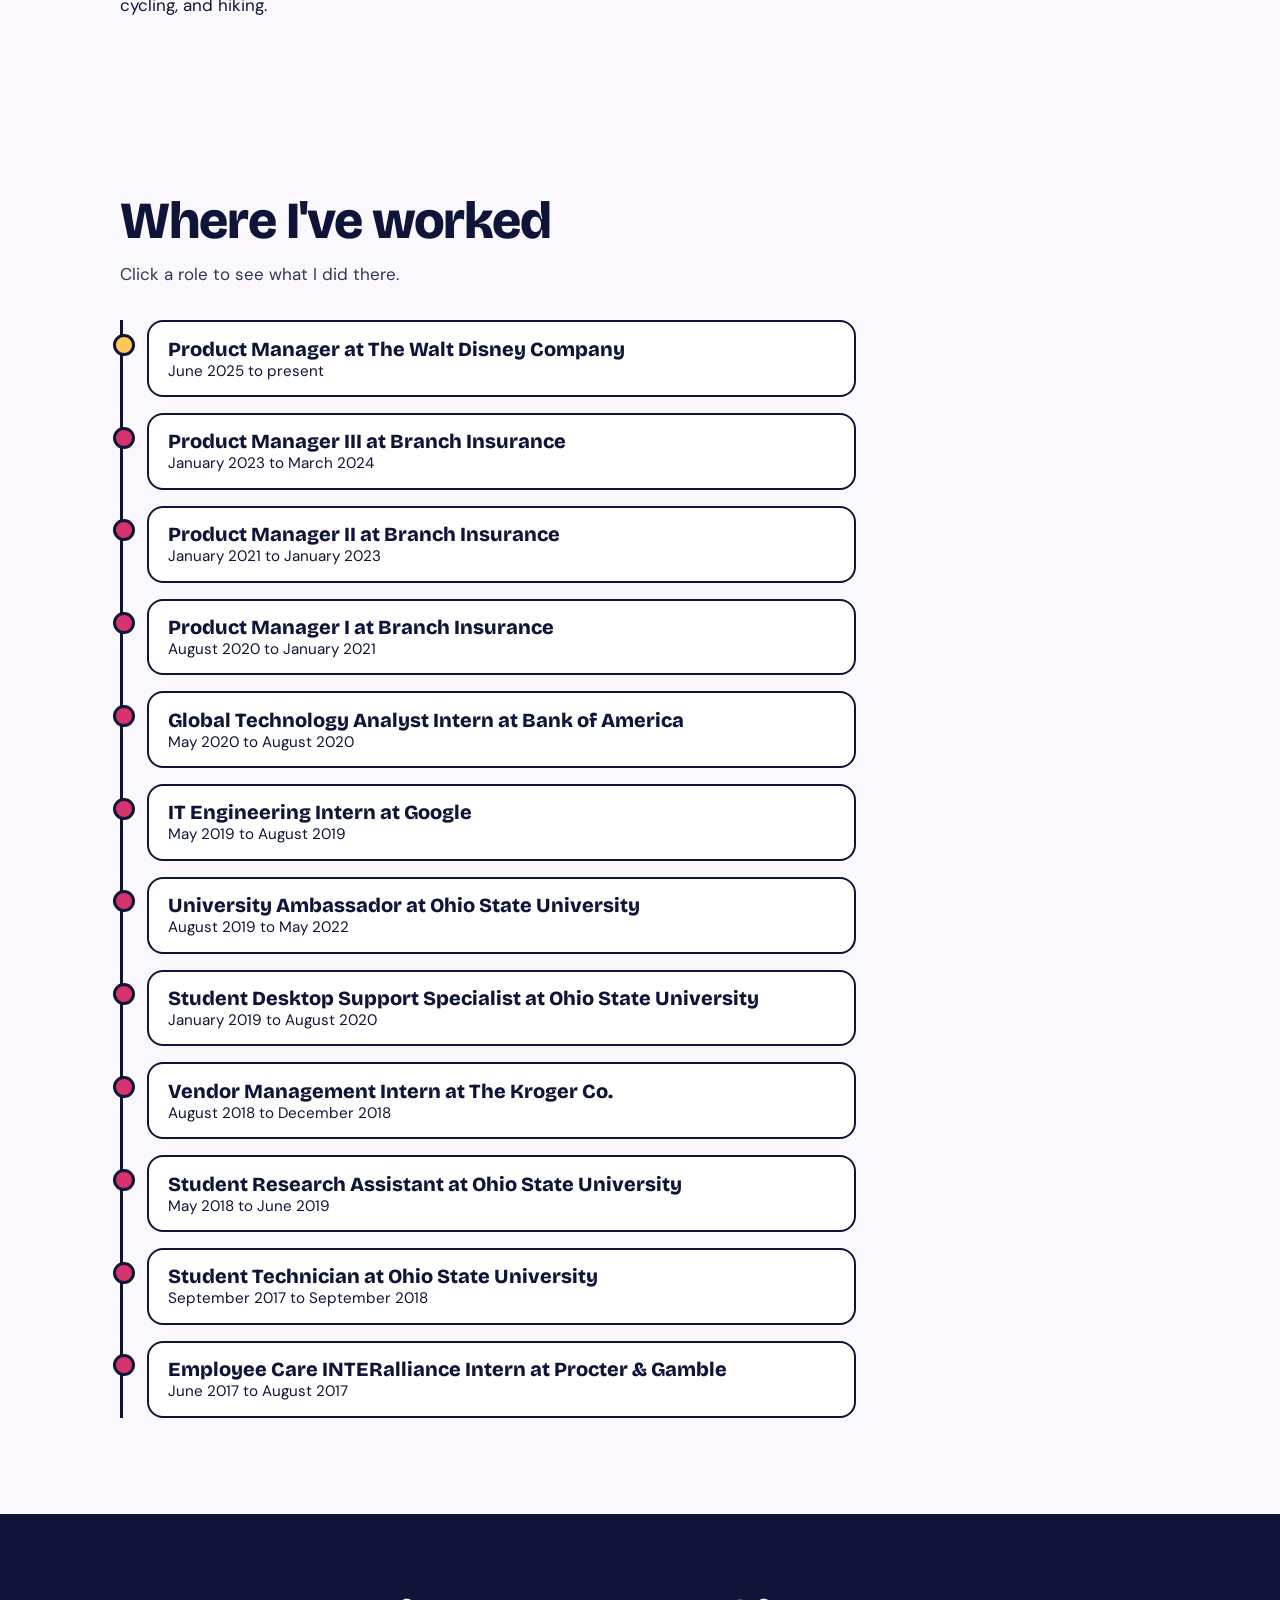
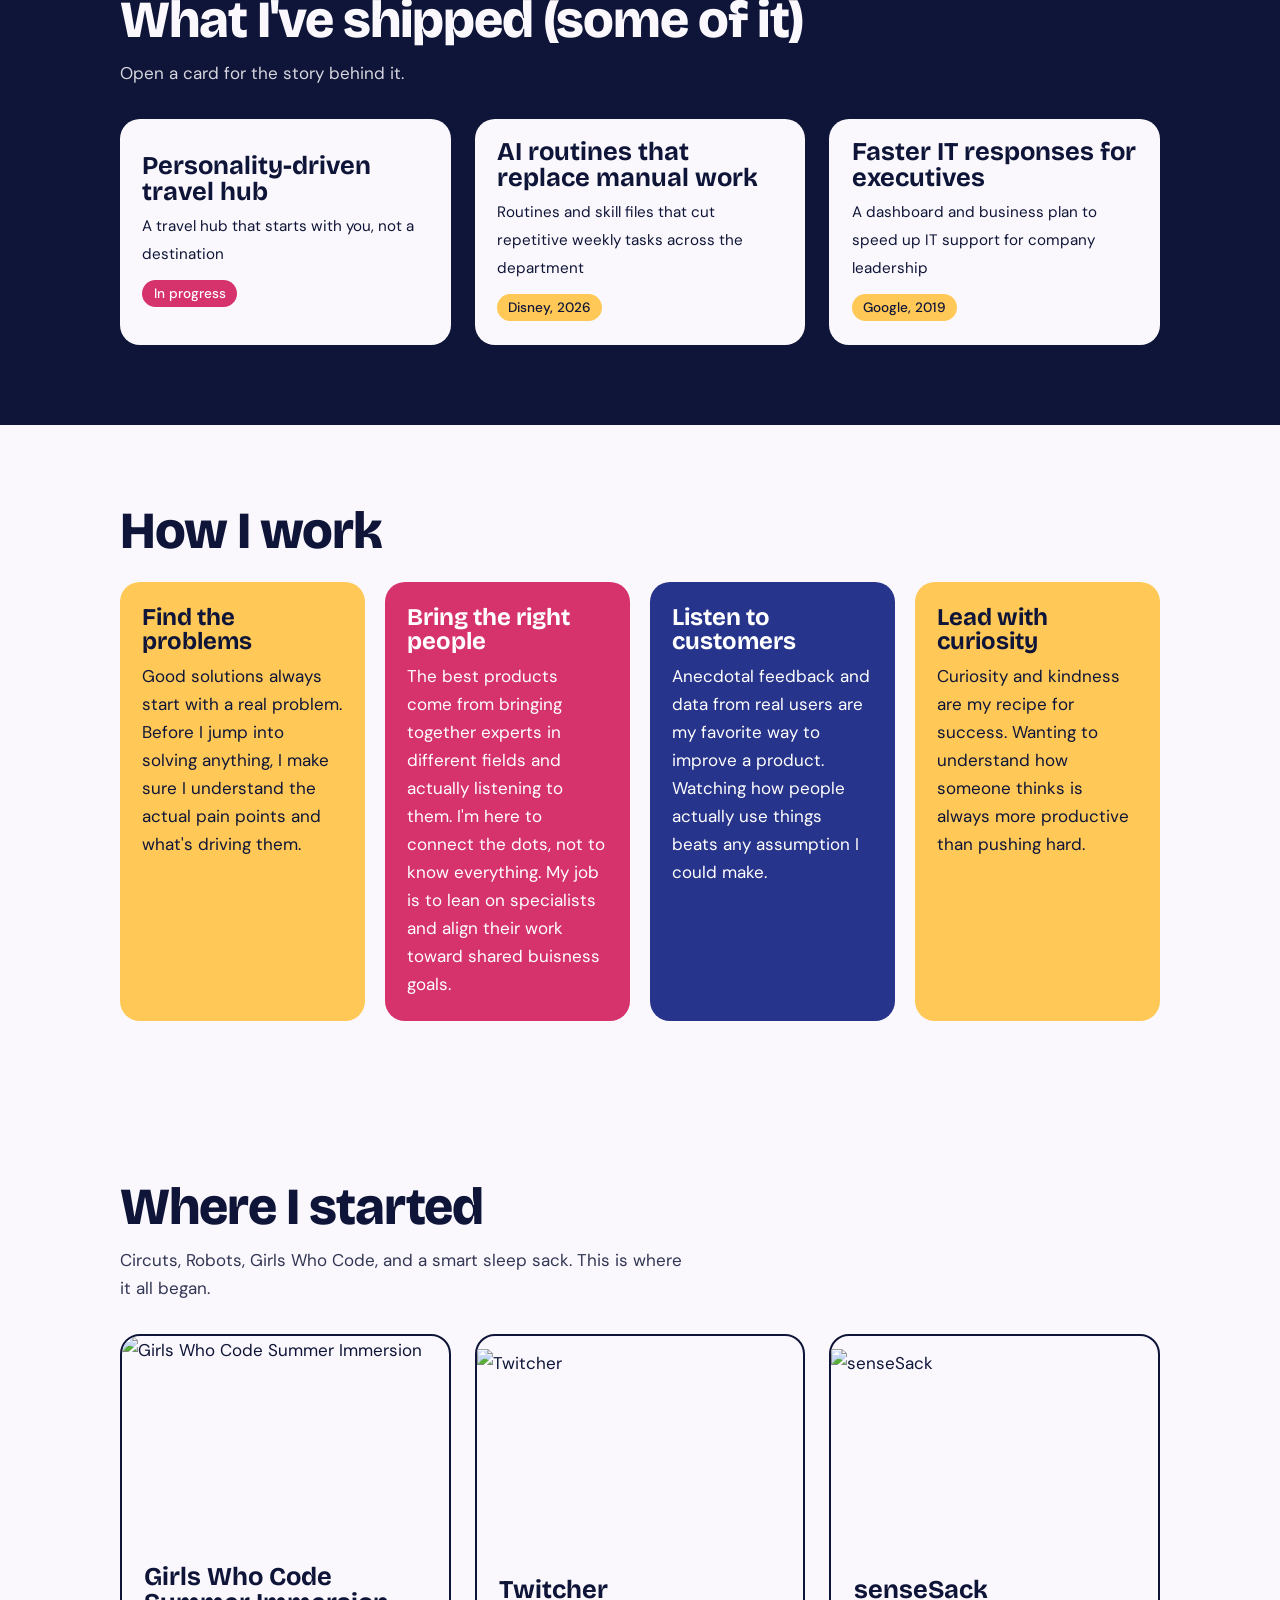
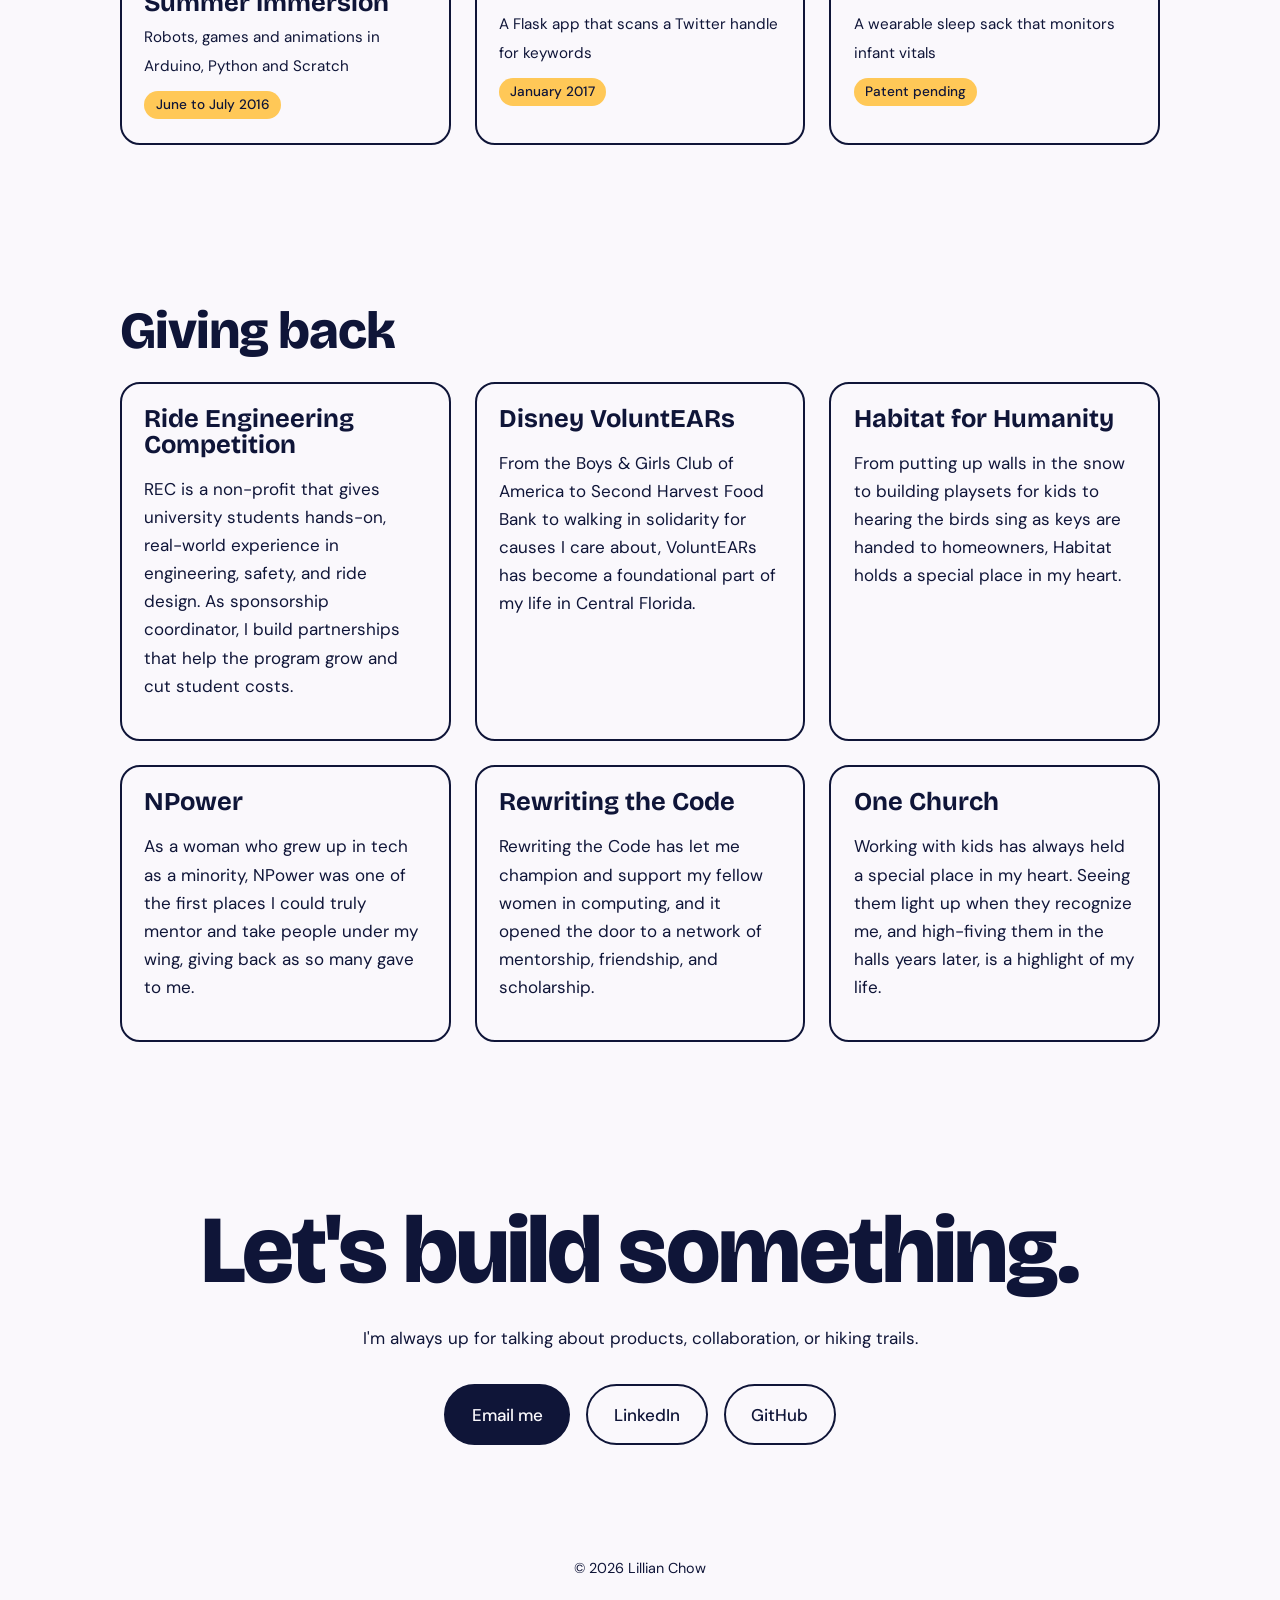
==== commit 8fe42552: "add images add updated images to repo" ====
--- a/index.html
+++ b/index.html
@@ -1,786 +1,472 @@
 <!DOCTYPE html>
 <html lang="en">
-
-  <head>
-
-    <meta charset="utf-8">
-    <meta name="viewport" content="width=device-width, initial-scale=1, shrink-to-fit=no">
-    <meta name="description" content="">
-    <meta name="author" content="">
-
-    <title>Lillian Chow - Portfolio</title>
-
-    <!-- Bootstrap core CSS -->
-    <link href="vendor/bootstrap/css/bootstrap.min.css" rel="stylesheet">b
-
-    <!-- Custom fonts for this template -->
-    <link href="vendor/font-awesome/css/font-awesome.min.css" rel="stylesheet" type="text/css">
-   <!--
-    <link href="https://fonts.googleapis.com/css?family=Montserrat:400,700" rel="stylesheet" type="text/css">
-    --> 
-    <link href='https://fonts.googleapis.com/css?family=Kaushan+Script' rel='stylesheet' type='text/css'>
-    <link href='https://fonts.googleapis.com/css?family=Droid+Serif:400,700,400italic,700italic' rel='stylesheet' type='text/css'>
-    <link href='https://fonts.googleapis.com/css?family=Roboto+Slab:400,100,300,700' rel='stylesheet' type='text/css'>
-
-    <!-- My own fonts -->
-    <link href="https://fonts.googleapis.com/css?family=BenchNine:700|Pacifico|Playfair+Display+SC:700|Poiret+One|Questrial" rel="stylesheet" type="text/css">
-
-    <!-- Custom styles for this template -->
-    <link href="css/agency.css" rel="stylesheet">
-
-  </head>
-  <body id="page-top">
-
-    <!-- Navigation -->
-    <nav class="navbar navbar-expand-lg navbar-dark fixed-top bg-dark" id="mainNav">
-      <div class="container">
-        <a class="navbar-brand js-scroll-trigger" href="#page-top">Lillian Chow</a>
-        <button class="navbar-toggler navbar-toggler-right" type="button" data-toggle="collapse" data-target="#navbarResponsive" aria-controls="navbarResponsive" aria-expanded="false" aria-label="Toggle navigation">
-          Menu
-          <i class="fa fa-bars"></i>
-        </button>
-        <div class="collapse navbar-collapse" id="navbarResponsive">
-          <ul class="navbar-nav ml-auto">
-            <li class="nav-item">
-              <a class="nav-link js-scroll-trigger" href="#about">About</a>
-            </li>
-            <li class="nav-item">
-              <a class="nav-link js-scroll-trigger" href="#portfolio">Portfolio</a>
-            </li>
-            <li class="nav-item">
-              <a class="nav-link js-scroll-trigger" href="#resume">Résumé</a>
-            </li>
-<!--            <li class="nav-item">
-            </li>         -->
-          </ul>
-        </div>
+<head>
+  <meta name="description" content="Lillian Chow is a product manager who builds technical software, explores the world, and gives back. See her experience and projects.">
+<link rel="canonical" href="https://lillianchow.me/">
+<meta property="og:type" content="website">
+<meta property="og:title" content="Lillian Chow | Product Manager">
+<meta property="og:description" content="Build. Explore. Give back. Experience, projects, and a little circus.">
+<meta property="og:url" content="https://lillianchow.me/">
+<meta property="og:image" content="https://lillianchow.me/LillianCandid.jpg">
+<meta name="twitter:card" content="summary">
+<script type="application/ld+json">
+{"@context":"https://schema.org","@type":"Person","name":"Lillian Chow","jobTitle":"Product Manager","url":"https://lillianchow.me","sameAs":["https://www.linkedin.com/in/lillian-chow/","https://github.com/lillianchow"]}
+</script>
+<meta charset="utf-8">
+<meta name="viewport" content="width=device-width, initial-scale=1">
+<title>Lillian Chow · Product Manager</title>
+<link rel="icon" href="favicon.svg" type="image/svg+xml">
+<link rel="icon" href="favicon.ico" sizes="any">
+<link rel="apple-touch-icon" href="apple-touch-icon.png">
+<meta name="theme-color" content="#27348B">
+<meta name="description" content="Lillian Chow is a product manager who builds and ships technical software products.">
+<link rel="preconnect" href="https://fonts.googleapis.com">
+<link rel="preconnect" href="https://fonts.gstatic.com" crossorigin>
+<link href="https://fonts.googleapis.com/css2?family=Bricolage+Grotesque:opsz,wght@12..96,500;12..96,800&family=DM+Sans:wght@400;500&display=swap" rel="stylesheet">
+<style>
+:root{
+  --ink:#0F1538; --paper:#FAF8FC; --cobalt:#27348B; --coral:#D6336C; --sun:#FFC857;
+  --on-cobalt:#fff; --on-coral:#fff; --on-sun:#0F1538;
+  --accent:var(--cobalt); --accent-ink:var(--on-cobalt);
+  --display:'Bricolage Grotesque',system-ui,sans-serif; --body:'DM Sans',system-ui,sans-serif;
+}
+*{box-sizing:border-box}
+html{scroll-behavior:smooth;scroll-padding-top:4.5rem;-webkit-text-size-adjust:100%}
+body{margin:0;background:var(--paper);color:var(--ink);font:400 1.0625rem/1.65 var(--body)}
+a{color:inherit}
+:focus-visible{outline:3px solid var(--coral);outline-offset:3px}
+.wrap{max-width:68rem;margin:0 auto;padding:0 1.5rem}
+h1,h2,h3{font-family:var(--display);line-height:1.02;margin:0}
+
+/* nav */
+nav{position:sticky;top:0;z-index:5;background:color-mix(in srgb,var(--paper) 88%,transparent);backdrop-filter:blur(8px)}
+nav .wrap{display:flex;justify-content:space-between;align-items:center;height:4rem}
+nav b{font:800 1.15rem var(--display)}
+nav ul{display:flex;gap:1.5rem;list-style:none;margin:0;padding:0}
+nav a{text-decoration:none;font-weight:500}
+nav a:hover{text-decoration:underline;text-decoration-thickness:2px;text-underline-offset:4px}
+
+/* hero: the one loud moment */
+.hero{background:var(--accent);color:var(--accent-ink);transition:background .5s,color .5s;padding:4rem 0 5rem}
+.hero .wrap{display:grid;grid-template-columns:1.6fr 1fr;gap:3rem;align-items:center}
+.hero h1{font-size:clamp(2.75rem,8vw,6rem);font-weight:800;letter-spacing:-.03em}
+.hero h1 span{display:block}
+.roles{display:flex;flex-wrap:wrap;gap:.6rem;margin:1.75rem 0 1rem}
+.roles button{font:500 1rem var(--body);padding:.6rem 1.2rem;border-radius:99px;border:2px solid currentColor;background:transparent;color:inherit;cursor:pointer;transition:transform .15s}
+.roles button:hover{transform:translateY(-2px)}
+.roles button[aria-pressed=true]{background:var(--paper);color:var(--ink);border-color:var(--paper)}
+#rolePanel{min-height:11rem;max-width:34rem}
+#roleHead{font-size:1.5rem;margin:0 0 .4rem}
+#roleText{margin:0 0 .6rem;font-size:1.15rem}
+.more{color:inherit;font-weight:500;text-underline-offset:4px}
+.title{margin:1rem 0 0;font-size:1.05rem}
+.hero h1 span{transition:opacity .3s}
+.hero h1.focus span{opacity:.4}
+.hero h1.focus span.on{opacity:1}
+.portrait{position:relative;justify-self:center;width:min(100%,19rem)}
+.portrait{perspective:900px}
+.portrait .flip{position:relative;aspect-ratio:1;transform-style:preserve-3d;transition:transform .7s cubic-bezier(.3,1.4,.5,1)}
+.portrait img{position:absolute;inset:0;width:100%;height:100%;object-fit:cover;border-radius:50%;border:6px solid var(--paper);backface-visibility:hidden;-webkit-backface-visibility:hidden}
+.portrait .back{transform:rotateY(180deg)}
+@media(hover:hover){.portrait:hover .flip{transform:rotateY(180deg)}}
+.portrait:focus-visible .flip,.portrait.flipped .flip{transform:rotateY(180deg)}
+
+section{padding:5rem 0}
+h2{font-size:clamp(2rem,5vw,3.25rem);font-weight:800;letter-spacing:-.02em;margin-bottom:1.5rem}
+
+/* about */
+.about{display:grid;grid-template-columns:1fr 1fr;gap:3rem}
+.about p{margin:0 0 1rem;max-width:36rem}
+.facts{display:grid;grid-template-columns:1fr 1fr;gap:1rem;align-content:start}
+.fact{background:#fff;color:var(--ink);font:inherit;text-align:left;cursor:pointer;border:2px solid var(--ink);border-radius:1rem;padding:1.1rem;transition:transform .2s}
+.fact:hover{transform:rotate(-1.5deg) translateY(-3px)}
+.fact small{display:block;margin-top:.5rem;font-size:.85rem;text-decoration:underline}
+.fact{display:flex;flex-direction:column;align-items:flex-start;justify-content:flex-start}
+.fact small{margin-top:auto;padding-top:.5rem}
+.gallery{display:grid;grid-template-columns:repeat(auto-fit,minmax(min(12rem,100%),1fr));gap:.6rem;margin-top:1rem}
+.gallery img{border-radius:.75rem}
+.fact strong{display:block;font:800 2.4rem/1 var(--display)}
+.fact:nth-child(2){background:var(--sun);color:var(--on-sun)}
+.fact:nth-child(3){background:var(--coral);color:var(--on-coral)}
+.places{display:flex;flex-wrap:wrap;gap:.5rem;margin-top:1.5rem;padding:0;list-style:none}
+.places li{padding:.3rem .9rem;border-radius:99px;background:var(--ink);color:var(--paper);font-size:.95rem}
+
+/* work */
+.work{background:var(--ink);color:var(--paper)}
+.cards{display:grid;grid-template-columns:repeat(auto-fit,minmax(min(16rem,100%),1fr));gap:1.5rem}
+.card{all:unset;box-sizing:border-box;cursor:pointer;display:block;border-radius:1.25rem;overflow:hidden;background:var(--paper);color:var(--ink);transition:transform .2s}
+.card:hover{transform:translateY(-6px) rotate(-.6deg)}
+.card:focus-visible{outline:3px solid var(--sun);outline-offset:3px}
+.card img{display:block;width:100%;height:13rem;object-fit:cover}
+.card div{padding:1.25rem 1.4rem 1.5rem}
+.card h3{font-size:1.6rem;margin-bottom:.4rem}
+.card small{font-size:.95rem}
+.tag{display:inline-block;margin-top:.8rem;padding:.15rem .7rem;border-radius:99px;background:var(--sun);color:var(--on-sun);font-size:.85rem;font-weight:500}
+
+dialog{width:min(44rem,92vw);max-height:88vh;max-height:88dvh;border:0;border-radius:1.25rem;padding:0;background:var(--paper);color:var(--ink)}
+dialog::backdrop{background:rgba(20,23,43,.7)}
+dialog img{width:100%;max-height:18rem;object-fit:cover;display:block}
+dialog .body{padding:1.5rem 2rem 2rem}
+dialog h3{font-size:2rem;margin-bottom:.75rem}
+dialog p{margin:0 0 1rem}
+dialog form{position:sticky;top:.6rem;float:right;margin:.6rem;z-index:2}
+dialog form button{font:500 1rem var(--body);padding:.4rem 1rem;border-radius:99px;border:0;background:var(--paper);cursor:pointer;box-shadow:0 1px 6px rgba(0,0,0,.3)}
+
+.lede{margin:-.75rem 0 2rem;max-width:36rem;opacity:.85}
+.navbtn{padding:.35rem 1rem;border-radius:99px;background:var(--ink);color:var(--paper)}
+.btn{display:inline-block;margin-top:1.25rem;padding:.8rem 1.5rem;border-radius:99px;background:var(--paper);color:var(--ink);font-weight:500;text-decoration:none;transition:transform .15s}
+.btn:hover{transform:translateY(-2px) rotate(-1deg)}
+.timeline{list-style:none;margin:0;padding:0 0 0 1.5rem;border-left:3px solid var(--ink);max-width:46rem}
+.timeline li{position:relative;margin:0 0 1rem}
+.timeline li::before{content:"";position:absolute;left:-2.15rem;top:.85rem;width:1rem;height:1rem;border-radius:50%;background:var(--coral);border:3px solid var(--ink)}
+.timeline li.now::before{background:var(--sun)}
+.timeline details{background:#fff;border:2px solid var(--ink);border-radius:1rem;padding:.9rem 1.2rem}
+.timeline summary{cursor:pointer;font:800 1.25rem var(--display);list-style:none}
+.timeline summary small{display:block;font:400 .95rem var(--body)}
+.timeline details p{margin:.8rem 0 0}
+.timeline details ul li { list-style: disc; list-style-image: none }
+.timeline details ul li::before { content: none }
+.card.now .tag{background:var(--coral);color:var(--on-coral)}
+.early .card,.giving .card{border:2px solid var(--ink)}
+.giving .card{cursor:default}
+.giving .card:hover{transform:none}
+.giving .card div{padding:1.4rem}
+.principles{display:grid;grid-template-columns:repeat(auto-fit,minmax(min(15rem,100%),1fr));gap:1.25rem}
+.principle{padding:1.4rem;border-radius:1.25rem;background:var(--sun);color:var(--on-sun)}
+.principle:nth-child(2){background:var(--coral);color:var(--on-coral)}
+.principle:nth-child(3){background:var(--cobalt);color:var(--on-cobalt)}
+.principle h3{font-size:1.5rem;margin-bottom:.5rem}
+.principle p{margin:0}
+.mh{font:800 1.15rem var(--display);margin:1.2rem 0 .2rem}
+dialog img[src=""],dialog img:not([src]){display:none}
+
+/* contact */
+.contact{text-align:center}
+.contact h2{font-size:clamp(2.5rem,8vw,6rem)}
+.links{display:flex;gap:1rem;justify-content:center;flex-wrap:wrap;margin-top:2rem}
+.links a{padding:.9rem 1.6rem;border-radius:99px;border:2px solid var(--ink);font-weight:500;text-decoration:none;transition:background .2s,color .2s}
+.links a:first-child{background:var(--ink);color:var(--paper)}
+.links a:hover{background:var(--coral);color:var(--on-coral);border-color:var(--ink)}
+footer{padding:2rem 0;text-align:center;font-size:.9rem}
+
+@media(max-width:46rem){
+  html{scroll-padding-top:6.5rem}
+  nav .wrap{flex-wrap:wrap;height:auto;padding-top:.6rem;padding-bottom:.3rem;row-gap:.2rem}
+  nav ul{width:100%;gap:1.1rem;overflow-x:auto;white-space:nowrap;padding:.2rem 0 .4rem;scrollbar-width:none}
+  nav ul::-webkit-scrollbar{display:none}
+  nav a{display:inline-block;padding:.35rem 0}
+  .navbtn{padding:.35rem 1rem}
+  .hero{padding:2rem 0 3rem}
+  .hero .wrap,.about{grid-template-columns:1fr;gap:2rem}
+  .portrait{order:-1;width:10rem}
+  .roles button,.btn{padding:.7rem 1.2rem}
+  section{padding:3.5rem 0}
+  .timeline{padding-left:1.25rem}
+  .timeline summary{font-size:1.1rem}
+  .card img{height:11rem}
+  dialog{width:94vw}
+  dialog .body{padding:1.25rem 1.25rem 1.75rem}
+  dialog h3{font-size:1.6rem}
+  .links a{flex:1 1 100%;text-align:center}
+}
+@media(hover:none){.fact:hover,.card:hover,.portrait:hover img,.roles button:hover,.btn:hover,.links a:hover{transform:none}}
+body:has(dialog[open]){overflow:hidden}
+@media(prefers-reduced-motion:reduce){*{transition:none!important;scroll-behavior:auto!important}}
+</style>
+</head>
+<body>
+
+<nav>
+  <div class="wrap">
+    <b>Lillian Chow</b>
+    <ul>
+      <li><a href="#about">About</a></li>
+      <li><a href="#experience">Experience</a></li>
+      <li><a href="#work">Projects</a></li>
+      <li><a href="#how">How I work</a></li>
+      <li><a href="#giving">Giving back</a></li>
+      <li><a class="navbtn" href="Chow_Lillian_Resume(Aug26).pdf" download>Resume</a></li>
+    </ul>
+  </div>
+</nav>
+
+<header class="hero" id="top">
+  <div class="wrap">
+    <div>
+      <h1><span data-v="build">Build.</span><span data-v="explore">Explore.</span><span data-v="give">Give back.</span></h1>
+      <p class="title">Product Manager &middot; The Walt Disney Company</p>
+      <div class="roles" role="group" aria-label="Pick a side of me">
+        <button aria-pressed="true" data-role="pm">Product Manager</button>
+        <button aria-pressed="false" data-role="coder">Coder</button>
+        <button aria-pressed="false" data-role="traveler">Traveler</button>
+        <button aria-pressed="false" data-role="mentor">Mentor</button>
       </div>
-    </nav>
-
-    <!-- Header -->
-    <header class="masthead" style="background-image: url('summit.png');width:100%;height:100%;background-position: center;background-size: cover">
-      <div class="container">
-<!--        <img style="margin-top: 200px" style="margin-bottom:0px" class="img-fluid" 
-src="roundPortrait.png" height="400" width="400" alt=""> -->
-
-        <div class="intro-text">
-       
-         <div class="col-sm-4">
-            <div class="team-member">
-            <center>
-              <img class="mx-auto rounded-circle" src="linkedinRound.png" alt="">
-              </center>
-
-        <!--  <div class="intro-lead-in">Lillian Chow</div>  -->
-          <div class="intro-heading"> Lillian Chow </div>
-          <hr class="star-light">
-          <a class="skills">Student | Traveler | Coder</a>
-        </div>
+      <div id="rolePanel" aria-live="polite"><h2 id="roleHead"></h2><p id="roleText"></p><a id="roleLink" class="more" href="#"></a></div>
+      <a class="btn" href="Chow_Lillian_Resume(Aug26).pdf" download>Download my resume</a>
+    </div>
+        <div class="portrait" tabindex="0">
+      <div class="flip">
+        <img class="front" src="linkedinRound.png" alt="Portrait of Lillian Chow">
+        <img class="back" src="LillianCandid.jpg" alt="Lillian smiling and kicking up a leg on a cobblestone street">
       </div>
-    </header>
-
- 
- <!--             <h4>Lillian Chow</h4>
-              <p class="text-muted">hi</p>        -->
-                </li>
-              </ul>
-            </div>
-          </div>
-
-
-    <!-- About -->
-    <section id="about">
-      <div class="container">
-        <div class="row">
-          <div class="col-lg-12 text-center">
-            <h2 class="section-heading">About</h2>
-            <!--<h3 class="section-subheading text-muted">Lorem ipsum dolor sit amet consectetur.</h3>-->
-          </div>
-        </div>
-        <div class="row text-center">
-          <!--<div class="col-md-4">
-            <span class="fa-stack fa-4x">
-              <i class="fa fa-circle fa-stack-2x text-primary"></i>
-              <i class="fa fa-shopping-cart fa-stack-1x fa-inverse"></i>-->
-            </span>
-            <h4 class="service-heading">Welcome!</h4>
-            <p class="text-muted">I am a current 4th year at <b>the Ohio State University</b>, majoring in <b>Accounting and Management Information Systems</b> with a minor in <b>Computer and Information Science</b>. Outside of classes I am involved in the Association of Computing Machinery Committee on Women (ACM-W), rock climbing, and food sustainability. I also have held a <b>research</b> position within the University's <b>Computer Science and Engineering</b> department, and curretly work for the University's <b>Telecommunication Network Center</b>. I am also a <b>University Ambassador</b>, giving tours on campus. Outside of OSU I am also an Ambassador for <b>Built By Girls</b>, and a Fellow at <b>Rewriting the Code</b>.
-            </br>
-            </br>
-            During my 2016 summer, I attended the <b>Girls Who Code</b> Summer Immersion Program in Atlanta, Georgia where I learned the foundations of coding and found my passion for development. 
-            </br>
-            </br>
-            Over 2016 and 2017, I have spent time developing an independent project allowing me to further explore Computer Science as well as research into my topic of choice, infant mortality.
-            </br>
-            </br>
-            I spent my summer of 2017 working at The <b>Proctor & Gamble</b> Company's world headquarters in Cincinnati, OH as a <b>test manager</b>. I aided in the movement of 9,000 knowledge articles from the Sharepoint 2007 platform to the ServiceNow platform. I was directly involved in testing the new platform and website, as well as tracking the movement of all articles and components of the website.
-           </br>
-           </br>
-            Over the Fall of 2018, I co-oped in Cincinnati at <b>Kroger Technology</b>, specifically in <b>Vendor Management</b>. Though this experience, I was able to learn more about the infrastructure behind a Fortune 100 company, as well as be immersed in the technology behind one of the largest supermarket chains in the world.
-       	    </br>
-   		    </br>
-   		    During the Summer of 2019, I moved out to Mountain View, CA to intern at <b>Google</b> as an <b>Information Technology Intern</b>. I was able to gain experience scraping data in <b>SQL</b>, and creating visualizations and dashboards for <b>process improvement</b>. I was also able to create proposals and present solutions to teams for implementation.
-            </br>
-           </br>
-           In my free time, I like to travel wherever and whenever I have the opportunity.
-             </p>
-          </div>
-        </div>
-      </div>
-    </section>
-
-    <!-- Portfolio Grid -->
-    <section class="bg-light" id="portfolio">
-      <div class="container">
-        <div class="row">
-          <div class="col-lg-12 text-center">
-            <h2 class="section-heading">Portfolio</h2>
-            <h3 class="section-subheading text-muted">Here are some of the projects I have worked on and created!</h3>
-          </div>
-        </div>
-        <div class="row">
-          <div class="col-md-4 col-sm-6 portfolio-item">
-            <a class="portfolio-link" data-toggle="modal" href="#portfolioModal1">
-              <div class="portfolio-hover">
-                <div class="portfolio-hover-content">
-                  <i class="fa fa-plus fa-3x"></i>
-                </div>
-              </div>
-              <img class="img-fluid" src="girlsWhoCode.png" alt="" width="400px" height="400px">
-            </a>
-            <div class="portfolio-caption">
-              <h4>Summer Immersion Program</h4>
-              <p class="text-muted">7 weeks</p>
-            </div>
-          </div>
-          <div class="col-md-4 col-sm-6 portfolio-item">
-            <a class="portfolio-link" data-toggle="modal" href="#portfolioModal2">
-              <div class="portfolio-hover">
-                <div class="portfolio-hover-content">
-                  <i class="fa fa-plus fa-3x"></i>
-                </div>
-              </div>
-              <img class="img-fluid" src="twitcher.png" alt="" width="400px" height="350px">
-            </a>
-            <div class="portfolio-caption">
-              <h4>GWC Final Project</h4>
-              <p class="text-muted">Twitcher</p>
-            </div>
-          </div>
-          <div class="col-md-4 col-sm-6 portfolio-item">
-            <a class="portfolio-link" data-toggle="modal" href="#portfolioModal3">
-              <div class="portfolio-hover">
-                <div class="portfolio-hover-content">
-                  <i class="fa fa-plus fa-3x"></i>
-                </div>
-              </div>
-              <img class="img-fluid" src="senseSackOuter.png" alt="" width="400" height="600">
-            </a>
-            <div class="portfolio-caption">
-              <h4>Independent Project</h4>
-              <p class="text-muted">Infant Monitor</p>
-            </div>
-          </div>
-<!--          <div class="col-md-4 col-sm-6 portfolio-item">
-            <a class="portfolio-link" data-toggle="modal" href="#portfolioModal4">              
-              <div class="portfolio-hover">
-                <div class="portfolio-hover-content">
-                  <i class="fa fa-plus fa-3x"></i>
-                </div>                        -->
-              </div>
-<!--              <img class="img-fluid" src="img/portfolio/04-thumbnail.jpg" alt="">
-            </a>
-            <div class="portfolio-caption">
-              <h4>Lines</h4>
-              <p class="text-muted">Branding</p>
-            </div>
-          </div>
-          <div class="col-md-4 col-sm-6 portfolio-item">
-            <a class="portfolio-link" data-toggle="modal" href="#portfolioModal5">
-              <div class="portfolio-hover">
-                <div class="portfolio-hover-content">
-                  <i class="fa fa-plus fa-3x"></i>
-                </div>
-              </div>
-              <img class="img-fluid" src="img/portfolio/05-thumbnail.jpg" alt="">
-            </a>
-            <div class="portfolio-caption">
-              <h4>Southwest</h4>
-              <p class="text-muted">Website Design</p>
-            </div>
-          </div>
-          <div class="col-md-4 col-sm-6 portfolio-item">
-            <a class="portfolio-link" data-toggle="modal" href="#portfolioModal6">
-              <div class="portfolio-hover">
-                <div class="portfolio-hover-content">
-                  <i class="fa fa-plus fa-3x"></i>
-                </div>
-              </div>
-              <img class="img-fluid" src="img/portfolio/06-thumbnail.jpg" alt="">
-            </a>
-            <div class="portfolio-caption">
-              <h4>Window</h4>
-              <p class="text-muted">Photography</p> -->
-            </div>
-          </div>
-        </div>
-      </div>
-    </section>        
-
-    <!-- About -->
-    <section id="resume">
-        <div class="row">
-          <div class="col-lg-12 text-center">
-            <h2 class="section-heading">Résumé</h2>
-            <p>
-            <center>
-<!--              <div class='embed-responsive' style='padding-bottom:132%; margin-top:50px'>
--->
-                <object data="Chow_LillianResume.pdf" type='application/pdf' height = "950" width = "685">
-            </p></center></object>
-<!--            <h3 class="section-subheading text-muted">Lorem ipsum dolor sit amet consectetur.</h3>
-          </div>
-        </div>
-        <div class="row">
-          <div class="col-lg-12">
-            <ul class="timeline">
-              <li>
-                <div class="timeline-image">
-                  <img class="rounded-circle img-fluid" src="img/about/1.jpg" alt="">
-                </div>
-                <div class="timeline-panel">
-                  <div class="timeline-heading">
-                    <h4>2009-2011</h4>
-                    <h4 class="subheading">Our Humble Beginnings</h4>
-                  </div>
-                  <div class="timeline-body">
-                    <p class="text-muted">Lorem ipsum dolor sit amet, consectetur adipisicing elit. Sunt ut voluptatum eius sapiente, totam reiciendis temporibus qui quibusdam, recusandae sit vero unde, sed, incidunt et ea quo dolore laudantium consectetur!</p>
-                  </div>
-                </div>
-              </li>
-              <li class="timeline-inverted">
-                <div class="timeline-image">
-                  <img class="rounded-circle img-fluid" src="img/about/2.jpg" alt="">
-                </div>
-                <div class="timeline-panel">
-                  <div class="timeline-heading">
-                    <h4>March 2011</h4>
-                    <h4 class="subheading">An Agency is Born</h4>
-                  </div>
-                  <div class="timeline-body">
-                    <p class="text-muted">Lorem ipsum dolor sit amet, consectetur adipisicing elit. Sunt ut voluptatum eius sapiente, totam reiciendis temporibus qui quibusdam, recusandae sit vero unde, sed, incidunt et ea quo dolore laudantium consectetur!</p>
-                  </div>
-                </div>
-              </li>
-              <li>
-                <div class="timeline-image">
-                  <img class="rounded-circle img-fluid" src="img/about/3.jpg" alt="">
-                </div>
-                <div class="timeline-panel">
-                  <div class="timeline-heading">
-                    <h4>December 2012</h4>
-                    <h4 class="subheading">Transition to Full Service</h4>
-                  </div>
-                  <div class="timeline-body">
-                    <p class="text-muted">Lorem ipsum dolor sit amet, consectetur adipisicing elit. Sunt ut voluptatum eius sapiente, totam reiciendis temporibus qui quibusdam, recusandae sit vero unde, sed, incidunt et ea quo dolore laudantium consectetur!</p>
-                  </div>
-                </div>
-              </li>
-              <li class="timeline-inverted">
-                <div class="timeline-image">
-                  <img class="rounded-circle img-fluid" src="img/about/4.jpg" alt="">
-                </div>
-                <div class="timeline-panel">
-                  <div class="timeline-heading">
-                    <h4>July 2014</h4>
-                    <h4 class="subheading">Phase Two Expansion</h4>
-                  </div>
-                  <div class="timeline-body">
-                    <p class="text-muted">Lorem ipsum dolor sit amet, consectetur adipisicing elit. Sunt ut voluptatum eius sapiente, totam reiciendis temporibus qui quibusdam, recusandae sit vero unde, sed, incidunt et ea quo dolore laudantium consectetur!</p>
-                  </div>
-                </div>
-              </li>
-              <li class="timeline-inverted">
-                <div class="timeline-image">
-                  <h4>Be Part
-                    <br>Of Our
-                    <br>Story!</h4> 
-                </div>
-              </li>
-            </ul>   -->
-          </div>
-        </div>
-      </div>
-    </section>
-
-    <!-- Team -->
-<!--    <section class="bg-light" id="team">
-      <div class="container">
-        <div class="row">
-          <div class="col-lg-12 text-center">
-            <h2 class="section-heading">Our Amazing Team</h2>
-            <h3 class="section-subheading text-muted">Lorem ipsum dolor sit amet consectetur.</h3>
-          </div>
-        </div>
-        <div class="row">
-          <div class="col-sm-4">
-            <div class="team-member">
-              <img class="mx-auto rounded-circle" src="img/team/1.jpg" alt="">
-              <h4>Kay Garland</h4>
-              <p class="text-muted">Lead Designer</p>
-              <ul class="list-inline social-buttons">
-                <li class="list-inline-item">
-                  <a href="#">
-                    <i class="fa fa-twitter"></i>
-                  </a>
-                </li>
-                <li class="list-inline-item">
-                  <a href="#">
-                    <i class="fa fa-facebook"></i>
-                  </a>
-                </li>
-                <li class="list-inline-item">
-                  <a href="#">
-                    <i class="fa fa-linkedin"></i>
-                  </a>
-                </li>
-              </ul>
-            </div>
-          </div>
-          <div class="col-sm-4">
-            <div class="team-member">
-              <img class="mx-auto rounded-circle" src="img/team/2.jpg" alt="">
-              <h4>Larry Parker</h4>
-              <p class="text-muted">Lead Marketer</p>
-              <ul class="list-inline social-buttons">
-                <li class="list-inline-item">
-                  <a href="#">
-                    <i class="fa fa-twitter"></i>
-                  </a>
-                </li>
-                <li class="list-inline-item">
-                  <a href="#">
-                    <i class="fa fa-facebook"></i>
-                  </a>
-                </li>
-                <li class="list-inline-item">
-                  <a href="#">
-                    <i class="fa fa-linkedin"></i>
-                  </a>
-                </li>
-              </ul>
-            </div>
-          </div>
-          <div class="col-sm-4">
-            <div class="team-member">
-              <img class="mx-auto rounded-circle" src="img/team/3.jpg" alt="">
-              <h4>Diana Pertersen</h4>
-              <p class="text-muted">Lead Developer</p>
-              <ul class="list-inline social-buttons">
-                <li class="list-inline-item">
-                  <a href="#">
-                    <i class="fa fa-twitter"></i>
-                  </a>
-                </li>
-                <li class="list-inline-item">
-                  <a href="#">
-                    <i class="fa fa-facebook"></i>
-                  </a>
-                </li>
-                <li class="list-inline-item">
-                  <a href="#">
-                    <i class="fa fa-linkedin"></i>
-                  </a>
-                </li>
-              </ul>
-            </div>
-          </div>
-        </div>
-        <div class="row">
-          <div class="col-lg-8 mx-auto text-center">
-            <p class="large text-muted">Lorem ipsum dolor sit amet, consectetur adipisicing elit. Aut eaque, laboriosam veritatis, quos non quis ad perspiciatis, totam corporis ea, alias ut unde.</p>
-          </div>
-        </div>
-      </div>
-    </section>-->
-
-    <!-- Clients -->
-<!--    <section class="py-5">
-      <div class="container">
-        <div class="row">
-          <div class="col-md-3 col-sm-6">
-            <a href="#">
-              <img class="img-fluid d-block mx-auto" src="img/logos/envato.jpg" alt="">
-            </a>
-          </div>
-          <div class="col-md-3 col-sm-6">
-            <a href="#">
-              <img class="img-fluid d-block mx-auto" src="img/logos/designmodo.jpg" alt="">
-            </a>
-          </div>
-          <div class="col-md-3 col-sm-6">
-            <a href="#">
-              <img class="img-fluid d-block mx-auto" src="img/logos/themeforest.jpg" alt="">
-            </a>
-          </div>
-          <div class="col-md-3 col-sm-6">
-            <a href="#">
-              <img class="img-fluid d-block mx-auto" src="img/logos/creative-market.jpg" alt="">
-            </a>
-          </div>
-        </div>
-      </div>
-    </section>-->
-
-    <!-- Contact -->
-<!--    <section id="contact">
-      <div class="container">
-        <div class="row">
-          <div class="col-lg-12 text-center">
-            <h2 class="section-heading">Contact Us</h2>
-            <h3 class="section-subheading text-muted">Lorem ipsum dolor sit amet consectetur.</h3>
-          </div>
-        </div>
-        <div class="row">
-          <div class="col-lg-12">
-            <form id="contactForm" name="sentMessage" novalidate>
-              <div class="row">
-                <div class="col-md-6">
-                  <div class="form-group">
-                    <input class="form-control" id="name" type="text" placeholder="Your Name *" required data-validation-required-message="Please enter your name.">
-                    <p class="help-block text-danger"></p>
-                  </div>
-                  <div class="form-group">
-                    <input class="form-control" id="email" type="email" placeholder="Your Email *" required data-validation-required-message="Please enter your email address.">
-                    <p class="help-block text-danger"></p>
-                  </div>
-                  <div class="form-group">
-                    <input class="form-control" id="phone" type="tel" placeholder="Your Phone *" required data-validation-required-message="Please enter your phone number.">
-                    <p class="help-block text-danger"></p>
-                  </div>
-                </div>
-                <div class="col-md-6">
-                  <div class="form-group">
-                    <textarea class="form-control" id="message" placeholder="Your Message *" required data-validation-required-message="Please enter a message."></textarea>
-                    <p class="help-block text-danger"></p>
-                  </div>
-                </div>
-                <div class="clearfix"></div>
-                <div class="col-lg-12 text-center">
-                  <div id="success"></div>
-                  <button id="sendMessageButton" class="btn btn-xl" type="submit">Send Message</button>
-                </div>          -->
-              </div>
-            </form>
-          </div>
-        </div>
-      </div>
-    </section>
-
-    <!-- Footer -->
-    <footer>
-
-<!--      <div class="container">
-        <div class="row">
-          <div class="col-md-4">
-            <span class="copyright">Contact: lillianchow8@gmail.com</span>
-          </div>
--->
-          <center>
-          <div class="col-md-4 ">
-            <ul class="list-inline social-buttons">
-              <li class="list-inline-item">
-                <a href="https://github.com/lillianchow/lillianchow.github.io">
-                  <i class="fa fa-github"></i>
-                </a>
-              </li>
-              <li class="list-inline-item">
-                <a href="https://www.linkedin.com/in/lillian-chow/">
-                  <i class="fa fa-linkedin"></i>
-                </a>
-              </li>
-              <li class="list-inline-item">
-                <a href="mailto:lillianchow8@gmail.com">
-                  <i class="fa fa-envelope"></i>
-                </a>
-              </li>
-            </ul>
-          </div>
-          </center>
-
-
-<!--          <div class="col-md-4">
-            <ul class="list-inline quicklinks">
-              <li class="list-inline-item">
-                <a href="#">Privacy Policy</a>
-              </li>
-              <li class="list-inline-item">
-                <a href="#">Terms of Use</a>
-              </li>
-            </ul>
-          </div>          -->
-        </div>
-      </div>
-    </footer>  
-
-    <!-- Portfolio Modals -->
-
-    <!-- Modal 1 -->
-    <div class="portfolio-modal modal fade" id="portfolioModal1" tabindex="-1" role="dialog" aria-hidden="true">
-      <div class="modal-dialog">
-        <div class="modal-content">
-          <div class="close-modal" data-dismiss="modal">
-            <div class="lr">
-              <div class="rl"></div>
-            </div>
-          </div>
-          <div class="container">
-            <div class="row">
-              <div class="col-lg-8 mx-auto">
-                <div class="modal-body">
-                  <!-- Project Details Go Here -->
-                  
-                  <h2>Girls Who Code Summer Immersion Program</h2>
-                  <p class="item-intro text-muted">The Girls Who Code Summer Immersion program is a 7 week coding intensive hosted at companies around the country. I was one of twenty students selected to participate in the program at <b>AT&T regional headquarters</b> in Atlanta, GA the summer before my Senior year in high school. Over the 7 weeks, I programmed in <b>Scratch, Arduino, Python, HTML, CSS, JavaScript, and Flask</b>.</p>
-                  
-                  <img class="img-fluid d-block mx-auto" src="whiskerRobot.jpg" alt="">
-                  <p> One of the first projects we worked on in <b>Arduino</b> was to build a robot utilizing an Arduino Uno and whiskers. The program itself would sense when a whister was touched, and would cause the robot to move in the opposite direction.  </p>
-                  <img class="img-fluid d-block mx-auto" src="dancingRobot.jpg" alt="">
-                  <p> This program utilized the same <b>Arduino</b> Uno and robot structure. However, the movements of the robot was choreographed to a song of choice.</p>
-                  <img class="img-fluid d-block mx-auto" src="obamicon.jpg" alt="">
-                  <p> This program, written in <b>Python</b>, takes any image and changes the RGB ratio in order to make it look like the iconic "Obamicon".</p>
-                  <img class="img-fluid d-block mx-auto" src="bouncingFlashBall.png" alt="">
-                  <p> This bouncing ball was programmed in <b>Python</b> utilizing Pygame in particular. The ball will bounce all around the screen's edges. The program can drag the ball, go in a certain pattern, or go in a random pattern. </p>
-                  <img class="img-fluid d-block mx-auto" src="cityScroller.jpg" alt="">
-                  <p> The city scroller contains a city background that will move along as if the user is in a moving vehicle. This program was written in <b>Python</b> and utilized Pygame.</p>
-                  <img class="img-fluid d-block mx-auto" src="runnerGame.jpg" alt="">
-                  <p> The runner game uses the city scroller as a background and has objects on the track which the avatar has to avoid by using the space bar on the keyboard.</p>
-                  <img class="img-fluid d-block mx-auto" src="snow.jpg" alt="">
-                  <p> The snow animation will allow for a random pattern of random sizes of 'snow' to fall down the screen at a random rate.</p>
-                  <img class="img-fluid d-block mx-auto" src="paddleball.jpg" alt="">
-                  <p> This program - written in <b>scratch</b> - is similar to the game Brick Breaker.</p>
-                  <img class="img-fluid d-block mx-auto" src="pig.jpg" alt="">
-                  <p> This game is a virtual game of the basketball game PIG utilizing a dice as a random number generator, and written in Scratch. </p>
-                  <img class="img-fluid d-block mx-auto" src="jukebox.jpg" alt="">
-                  <p> Each of the songs in this 'jukebox' were created in Scratch, as well as the acutal jukebox. The jukebox has the ability to play pause, clear the list, add to the end of the list, or add to the beginning.</p>
-
-                  <ul class="list-inline">
-                    <li>Date: June 2016 - July 2016</li>
-                  </ul>
-                  <button class="btn btn-primary" data-dismiss="modal" type="button">
-                    <i class="fa fa-times"></i>
-                    Close Project</button>
-                </div>
-              </div>
-            </div>
-          </div>
-        </div>
-      </div>
-    </div>
-
-    <!-- Modal 2 -->
-    <div class="portfolio-modal modal fade" id="portfolioModal2" tabindex="-1" role="dialog" aria-hidden="true">
-      <div class="modal-dialog">
-        <div class="modal-content">
-          <div class="close-modal" data-dismiss="modal">
-            <div class="lr">
-              <div class="rl"></div>
-            </div>
-          </div>
-          <div class="container">
-            <div class="row">
-              <div class="col-lg-8 mx-auto">
-                <div class="modal-body">
-                  <!-- Project Details Go Here -->
-                  <h2>Girls Who Code Final Project</h2>
-                  <p class="item-intro text-muted">After the first 5 weeks of the Summer Immersion Program, we had the opportunity to create a final project of our choice.</p>
-                  <img class="img-fluid d-block mx-auto" src="twitcher.png" alt="">
-                  <p>My final project was a program titled Twitcher. The program utilizes <b>Python</b> to pull from the Twiter API and parse through data from users. After the user enters a twitter handle into the box, the program uses <b>Regular Expressions</b> to parse through the Twitter data pulled from the API and find certain keywords specified in each filter. Twitcher was built into a web framework utilizing the microframework <b>Flask</b>. The website utilizes <b>HTML, CSS, and JavaScript</b>.</p>
-                  <ul class="list-inline">
-                    <li>Date: January 2017</li>
-                    <li>Client: Explore</li>
-                    <li>Category: Graphic Design</li>
-                  </ul>
-                  <button class="btn btn-primary" data-dismiss="modal" type="button">
-                    <i class="fa fa-times"></i>
-                    Close Project</button>
-                </div>
-              </div>
-            </div>
-          </div>
-        </div>
-      </div>
-    </div>
-
-    <!-- Modal 3 -->
-    <div class="portfolio-modal modal fade" id="portfolioModal3" tabindex="-1" role="dialog" aria-hidden="true">
-      <div class="modal-dialog">
-        <div class="modal-content">
-          <div class="close-modal" data-dismiss="modal">
-            <div class="lr">
-              <div class="rl"></div>
-            </div>
-          </div>
-          <div class="container">
-            <div class="row">
-              <div class="col-lg-8 mx-auto">
-                <div class="modal-body">
-                  <!-- Project Details Go Here -->
-                  <h2>senseSack</h2>
-                  <p class="item-intro text-muted">A Wearable SleepSack Containing Wireless Sensors for Monitoring Infant Body Vitals</p>
-                  <img class="img-fluid d-block mx-auto" src="senseSackInner.png" alt="">
-                  <p>The goal of this project was to design a device to <b>monitor infants</b> for the early symptoms of infant death, i.e. body temperature, humidity and skin color changes. The use of wearable technology is advantageous due to light-weight properties, lack of heat build-up, and durability. The device would be made with wearable circuits, making them less prone to irritation, excessive heat, etc. </p>
-                  
-                  <p>In 2015, there were 3700 <b>Sudden Unexpected Infant Deaths</b> (SUID) in the United States among infants less than 1 year old. The three most common SUID include SIDS, unknown cause, and accidental suffocation or strangulation in bed. Though there have been inconclusive studies as to why this happens, there have been successful research studies that have proven symptoms such as changes in body temperature, fluctuations in blood pressure, and shifts in heart rate occur before the child dies. Research has determined some of the risk factors that increase a child’s probability of SUID or SIDS since a majority of the infant deaths are attributed to <b>unsafe sleep practices</b> and environments. For example, bed sharing, loose bedding, wedging and entrapment, and an environment that promote infant over heating are considered unsafe sleep practices. The “Back to Sleep” campaign, now called the <b>“Safe to Sleep” campaign</b>, was introduced in the 1994, to reduce possibility of strangulation or suffocation. There has been approximately a 50% reduction in deaths since the introduction of the campaign, but SIDS remain the leading cause of post-neonatal mortality.</p>
-                  
-                  <p>In the past 5 years, teams have developed wearable technologies for monitoring children. However, current technologies are not targeted at sensing symptoms of SIDS or SUID, but simply monitoring the <b>heart rate</b> of a child. The senseSack was designed completely from individual components. This includes both the hardware and software portions of the project as well as the electronic and non-electronic components.</p>
-                  
-                  <p>The design of the senseSack is simple and effective. Each <b>wearable sensor</b>, designed for human contact, collects data. They then communicate with the mobile device due to the Bluetooth chip in the circuit. While designing the senseSack, temperature tests were taken to measure the <b>accuracy</b> of the sack with heat retention. Not only was the senseSack able to measure the decrease in temperature, but also the temperature inside the sack. Thus, it was concluded the senseSack would be able to accurately measure a drop in temperature.</p> 
-                  
-                  <p>The senseSack is a <b>cost effective</b> and seemingly simple idea with the potential to reduce the probability of a child having SIDS or SUID. One of the device's purposes is to use the senseSack as a <b>predictive analytics model</b> in hospitals and/or homes. This sleepsack will enable early warning of health hazards giving guardians greater peace of mind and users greater comfort in knowing the reliability of the product.</p>
-                  
-                  <p>The current design of the product leaves room for potential improvements. One of those and one of the easiest, is adding more sensors to the product. The <b>multiplexer</b> is in place to continue expanding upon the product. An app for the product would be fully developed to ensure ease of use for individuals.</p>
-
-                  <p>The <b>hardware</b> for the project was put together by myself utilizing components purchased from adafruit.com or sparkfun.com. The software was programmed by myself in <b>Arduino</b>.</p>
-
-                  <ul class="list-inline">
-                    <li>Date: November 2016 - January 2017</li>
-                    <li><b>Patent Pending</b></li>
-                  </ul>
-                  <button class="btn btn-primary" data-dismiss="modal" type="button">
-                    <i class="fa fa-times"></i>
-                    Close Project</button>
-                </div>
-              </div>
-            </div>
-          </div>
-        </div>
-      </div>
-    </div>
-
-
-<!--    <div class="portfolio-modal modal fade" id="portfolioModal4" tabindex="-1" role="dialog" aria-hidden="true">
-      <div class="modal-dialog">
-        <div class="modal-content">
-          <div class="close-modal" data-dismiss="modal">
-            <div class="lr">
-              <div class="rl"></div>
-            </div>
-          </div>
-          <div class="container">
-            <div class="row">
-              <div class="col-lg-8 mx-auto">
-                <div class="modal-body">                    -->
-                  
-                  <!-- Project Details Go Here -->
-<!--                 <h2>Project Name</h2>
-                  <p class="item-intro text-muted">Lorem ipsum dolor sit amet consectetur.</p>
-                  <img class="img-fluid d-block mx-auto" src="img/portfolio/04-full.jpg" alt="">
-                  <p>Use this area to describe your project. Lorem ipsum dolor sit amet, consectetur adipisicing elit. Est blanditiis dolorem culpa incidunt minus dignissimos deserunt repellat aperiam quasi sunt officia expedita beatae cupiditate, maiores repudiandae, nostrum, reiciendis facere nemo!</p>
-                  <ul class="list-inline">
-                    <li>Date: January 2017</li>
-                    <li>Client: Lines</li>
-                    <li>Category: Branding</li>
-                  </ul>
-                  <button class="btn btn-primary" data-dismiss="modal" type="button">
-                    <i class="fa fa-times"></i>
-                    Close Project</button>
-                </div>
-              </div>
-            </div>
-          </div>
-        </div>
-      </div>
-    </div>                  -->
-
-    
-    <!-- Modal 5 -->
-<!--    <div class="portfolio-modal modal fade" id="portfolioModal5" tabindex="-1" role="dialog" aria-hidden="true">
-      <div class="modal-dialog">
-        <div class="modal-content">
-          <div class="close-modal" data-dismiss="modal">
-            <div class="lr">
-              <div class="rl"></div>
-            </div>
-          </div>
-          <div class="container">
-            <div class="row">
-              <div class="col-lg-8 mx-auto">
-                <div class="modal-body">        -->
-                  
-                  <!-- Project Details Go Here -->
- <!--                 <h2>Project Name</h2>
-                  <p class="item-intro text-muted">Lorem ipsum dolor sit amet consectetur.</p>
-                  <img class="img-fluid d-block mx-auto" src="img/portfolio/05-full.jpg" alt="">
-                  <p>Use this area to describe your project. Lorem ipsum dolor sit amet, consectetur adipisicing elit. Est blanditiis dolorem culpa incidunt minus dignissimos deserunt repellat aperiam quasi sunt officia expedita beatae cupiditate, maiores repudiandae, nostrum, reiciendis facere nemo!</p>
-                  <ul class="list-inline">
-                    <li>Date: January 2017</li>
-                    <li>Client: Southwest</li>
-                    <li>Category: Website Design</li>
-                  </ul>
-                  <button class="btn btn-primary" data-dismiss="modal" type="button">
-                    <i class="fa fa-times"></i>
-                    Close Project</button>
-                </div>
-              </div>
-            </div>
-          </div>
-        </div>
-      </div>
-    </div>              -->
-
-   
-    <!-- Modal 6 -->
- <!--   <div class="portfolio-modal modal fade" id="portfolioModal6" tabindex="-1" role="dialog" aria-hidden="true">
-      <div class="modal-dialog">
-        <div class="modal-content">
-          <div class="close-modal" data-dismiss="modal">
-            <div class="lr">
-              <div class="rl"></div>
-            </div>
-          </div>
-          <div class="container">
-            <div class="row">
-              <div class="col-lg-8 mx-auto">
-                <div class="modal-body">          -->
-
-                  <!-- Project Details Go Here -->
- <!--                 <h2>Project Name</h2>
-                  <p class="item-intro text-muted">Lorem ipsum dolor sit amet consectetur.</p>
-                  <img class="img-fluid d-block mx-auto" src="img/portfolio/06-full.jpg" alt="">
-                  <p>Use this area to describe your project. Lorem ipsum dolor sit amet, consectetur adipisicing elit. Est blanditiis dolorem culpa incidunt minus dignissimos deserunt repellat aperiam quasi sunt officia expedita beatae cupiditate, maiores repudiandae, nostrum, reiciendis facere nemo!</p>
-                  <ul class="list-inline">
-                    <li>Date: January 2017</li>
-                    <li>Client: Window</li>
-                    <li>Category: Photography</li>
-                  </ul>
-                  <button class="btn btn-primary" data-dismiss="modal" type="button">
-                    <i class="fa fa-times"></i>
-                    Close Project</button>
-                </div>
-              </div>
-            </div>
-          </div>
-        </div>
-      </div>
-    </div>                    -->
-
-
-    <!-- Bootstrap core JavaScript -->
-    <script src="vendor/jquery/jquery.min.js"></script>
-    <script src="vendor/popper/popper.min.js"></script>
-    <script src="vendor/bootstrap/js/bootstrap.min.js"></script>
-
-    <!-- Plugin JavaScript -->
-    <script src="vendor/jquery-easing/jquery.easing.min.js"></script>
-
-    <!-- Contact form JavaScript -->
-    <script src="js/jqBootstrapValidation.js"></script>
-    <script src="js/contact_me.js"></script>
-
-    <!-- Custom scripts for this template -->
-    <script src="js/agency.js"></script>
-
-  </body>
-
+    </div>
+  </div>
+</header>
+
+<section id="about">
+  <div class="wrap about">
+    <div>
+      <h2>Hi, I'm Lillian.</h2>
+      <p>I've spent the last seven years building and shipping technical software products. I started my product journey as a PM at Branch Financial in fall 2020, joining a team of about 30 and helping scale products for a 500+ person organization. I am now part of the magic at The Walt Disney Company, bringing efficency and technical innovation to internal, cast facing products, as well as external, guest facing products for Disney Experiences.</p>
+      <p>I focus on complex automated products, consumer-facing websites, B2B API integrations, backend infrastructure, internal automations, building skills and routines backed by and integrated with artificial intelligence tools, and decisions backed by data. Before Disney, I worked at Branch, Bank of America, Google, Kroger, Procter &amp; Gamble, and various offices at The Ohio State University.</p>
+      <p>Outside of work I volunteer with Disney VoluntEARs and Ride Engineering Competition, along with having and continuously gaining new hobbies like baking, knitting, sewing, traveling, cycling, and hiking.</p>
+    </div>
+    <div>
+      <div class="facts" id="facts"></div>
+      <ul class="places" aria-label="Right now">
+        <li>Current Hobby: Running! (slowly) </li><li>Currently Baking: Every Type of Focaccia </li><li>Currently Crafting: Upcycling Old Clothes for Purses! </li><li>Currently Learning: Irish! Fáilte romhat chuig mo shaol :)</li>
+      </ul>
+    </div>
+  </div>
+</section>
+
+<section id="experience">
+  <div class="wrap">
+    <h2>Where I've worked</h2>
+    <p class="lede">Click a role to see what I did there.</p>
+    <ol class="timeline" id="timeline"></ol>
+  </div>
+</section>
+
+<section class="work" id="work">
+  <div class="wrap">
+    <h2>What I've shipped (some of it)</h2>
+    <p class="lede">Open a card for the story behind it.</p>
+    <div class="cards" id="projectCards"></div>
+  </div>
+</section>
+
+<section id="how">
+  <div class="wrap">
+    <h2>How I work</h2>
+    <div class="principles">
+      <div class="principle"><h3>Find the problems</h3><p>Good solutions always start with a real problem. Before I jump into solving anything, I make sure I understand the actual pain points and what's driving them.</p></div>
+      <div class="principle"><h3>Bring the right people</h3><p>The best products come from bringing together experts in different fields and actually listening to them. I'm here to connect the dots, not to know everything. My job is to lean on specialists and align their work toward shared buisness goals.</p></div>
+      <div class="principle"><h3>Listen to customers</h3><p>Anecdotal feedback and data from real users are my favorite way to improve a product. Watching how people actually use things beats any assumption I could make.</p></div>
+      <div class="principle"><h3>Lead with curiosity</h3><p>Curiosity and kindness are my recipe for success. Wanting to understand how someone thinks is always more productive than pushing hard.</p></div>
+    </div>
+  </div>
+</section>
+
+<section class="early" id="early">
+  <div class="wrap">
+    <h2>Where I started</h2>
+    <p class="lede">Circuts, Robots, Girls Who Code, and a smart sleep sack. This is where it all began.</p>
+    <div class="cards" id="earlyCards"></div>
+  </div>
+</section>
+
+<section class="giving" id="giving">
+  <div class="wrap">
+    <h2>Giving back</h2>
+    <div class="cards" id="givingCards"></div>
+  </div>
+</section>
+
+<dialog id="modal">
+  <form method="dialog"><button>Close</button></form>
+  <img id="mImg" alt="">
+  <div class="body" id="mBody"></div>
+</dialog>
+
+<section class="contact" id="contact">
+  <div class="wrap">
+    <h2>Let's build something.</h2>
+    <p>I'm always up for talking about products, collaboration, or hiking trails.</p>
+    <div class="links">
+      <a href="mailto:lillianchow8@gmail.com">Email me</a>
+      <a href="https://www.linkedin.com/in/lillian-chow/">LinkedIn</a>
+      <a href="https://github.com/lillianchow">GitHub</a>
+    </div>
+  </div>
+</section>
+
+<footer>&copy; <span id="yr"></span> Lillian Chow</footer>
+
+<script>
+/* ===== EDIT THESE: the hero chips. verb = which headline word lights up (build, explore, give) ===== */
+const roles = {
+  pm:{head:"Product Manager",verb:"build",bg:"var(--cobalt)",fg:"var(--on-cobalt)",link:["See what I've shipped","#work"],
+      text:"I turn customer problems into shipped software, from websites and API integrations to the backend that holds them up. Nothing beats seeing something I helped build solve a real problem for real people."},
+  traveler:{head:"Traveler",verb:"explore",bg:"var(--coral)",fg:"var(--on-coral)",link:null,
+      text:"Seven continents and 35+ countries so far, and I'm semi-mastering the art of one-bag travel. I probably spend more time living out of a suitcase than a closet. Let's swap favorite places!"},
+  coder:{head:"Coder",verb:"build",bg:"var(--sun)",fg:"var(--on-sun)",link:["See where I started","#early"],
+      text:"I started with circuits in middle school, then Arduino robots and Flask apps in high school, and I still love building with new tools. Now I build tools that reduce friction and integrate AI, which keeps opening doors to new ideas and adventures in tech."},
+  mentor:{head:"Mentor",verb:"give",bg:"var(--ink)",fg:"var(--paper)",link:["See how I give back","#giving"],
+      text:"I mentor young women in tech through NPower and Rewriting the Code, and I volunteer through Disney VoluntEARs, Habitat for Humanity, and One Church. I wouldn't be where I am without the people who helped me get here, so giving back is a cornerstone of my life."}
+};
+const h1 = document.querySelector('.hero h1'), btns = document.querySelectorAll('.roles button');
+const roleLink = document.getElementById('roleLink');
+function setRole(k){
+  const r = roles[k], root = document.documentElement.style;
+  root.setProperty('--accent', r.bg); root.setProperty('--accent-ink', r.fg);
+  document.getElementById('roleHead').textContent = r.head;
+  document.getElementById('roleText').textContent = r.text;
+  if (r.link){ roleLink.textContent = r.link[0]; roleLink.href = r.link[1]; roleLink.hidden = false; } else { roleLink.hidden = true; }
+  h1.classList.add('focus');
+  h1.querySelectorAll('span').forEach(sp => sp.classList.toggle('on', sp.dataset.v === r.verb));
+  btns.forEach(x => x.setAttribute('aria-pressed', x.dataset.role === k));
+}
+btns.forEach(b => b.addEventListener('click', () => setRole(b.dataset.role)));
+setRole('pm');
+
+/* ===== EDIT THESE: your content lives here ===== */
+const jobs = [
+  {title:"Product Manager", company:"The Walt Disney Company", dates:"June 2025 to present", now:true,
+   text:"<ul><li>Lead department wide AI Tiger Team, operationalizing AI adoption across Disney</li><li>Build department efficiency tools using Claude, reducing manual tasks</li><li>Own budgeting tool for Disney Experiences tracking advertising spend and fees across all parks</li><li>Developed software development guidelines for department product management team scalability and code consistency</li><li>Refactored codebase to meet security compliance standards</li><li>Build and maintain API connections for Workfront, Jira, and Microsoft automations</li></ul>"},
+  
+  {title:"Product Manager III", company:"Branch Insurance", dates:"January 2023 to March 2024",
+   text:"<ul><li>Owned all product lines, making global product decisions impacting 500+ person organization</li><li>Built product roadmaps identifying growth and efficiency opportunities across platforms</li><li>Created processes for ticket management, triage, team structure, and cross-functional workflows</li><li>Coordinated 2 engineering teams of 6 across cross-product and departmental initiatives</li><li>Facilitated A/B testing and product feedback loops</li></ul>"},
+  
+  {title:"Product Manager II", company:"Branch Insurance", dates:"January 2021 to January 2023",
+   text:"<ul><li>Owned product launches from ideation through delivery across all platforms</li><li>Managed external partnerships and API integrations for core business</li><li>Built data taxonomy system, anomaly alerts, and refactored data architecture for scaling</li><li>Mentored PM interns on project management and prioritization</li></ul>"},
+  
+  {title:"Product Manager I", company:"Branch Insurance", dates:"August 2020 to January 2021",
+   text:"<ul><li>Owned online platform processes and launches pre-purchase</li><li>Analyzed product data and ran A/B tests via Amplitude</li><li>Collaborated with data team on tracking handovers pre and post-launch</li><li>Built feedback diagrams from user testing and customer interviews</li></ul>"},
+  
+  {title:"Global Technology Analyst Intern", company:"Bank of America", dates:"May 2020 to August 2020",
+   text:"<ul><li>Led team of 8 building NLP language corpus from financial documents using Python and NLP tools</li><li>Performed sentiment analysis on financial text data vs. stock performance using R</li><li>Designed internal Slack add-ons to improve app efficiency</li></ul>"},
+  
+  {title:"IT Engineering Intern", company:"Google", dates:"May 2019 to August 2019",
+   text:"<ul><li>Supported executives' IT needs on XTechs team</li><li>Onboarded 2,000+ new employees as part of onboarding team</li><li>Built dashboards and business plans for process efficiency improvements</li><li>Used BigQuery and SQL for data analysis</li></ul>"},
+  
+  {title:"University Ambassador", company:"Ohio State University", dates:"August 2019 to May 2022",
+   text:"<ul><li>Conducted campus tours for prospective students and families</li><li>Supported university-wide events for incoming students</li><li>Trained new Ambassador cohorts</li></ul>"},
+  
+  {title:"Student Desktop Support Specialist", company:"Ohio State University", dates:"January 2019 to August 2020",
+   text:"<ul><li>Managed asset tracking and deployment for university devices</li><li>Imaged and deployed machines across departments with custom software</li><li>Maintained asset databases</li></ul>"},
+  
+  {title:"Vendor Management Intern", company:"The Kroger Co.", dates:"August 2018 to December 2018",
+   text:"<ul><li>Collaborated with vendors to streamline invoicing efficiency</li><li>Designed internal tool for R&D workflow transparency and prioritization</li><li>Built Jira integrations in JavaScript using Ionic and Cordova</li></ul>"},
+  
+  {title:"Student Research Assistant", company:"Ohio State University", dates:"May 2018 to June 2019",
+   text:"<ul><li>Collaborated on ML/NLP research at the intersection of machine learning, NLP, and social media</li><li>Built, trained, and tested AI neural network algorithms</li><li>Published work on AI for social media accessibility</li></ul>"},
+  
+  {title:"Student Technician", company:"Ohio State University", dates:"September 2017 to September 2018",
+   text:"<ul><li>Resolved technical issues for Arts & Sciences faculty and students</li><li>Deployed custom machines across campus based on departmental needs</li><li>Supported makerspace equipment troubleshooting</li><li>Documented systems in university database</li></ul>"},
+  
+  {title:"Employee Care INTERalliance Intern", company:"Procter & Gamble", dates:"June 2017 to August 2017",
+   text:"<ul><li>Migrated 9,000+ knowledge articles from SharePoint to ServiceNow</li><li>Created test cases and managed QA using Panaya</li><li>Introduced Agile methodologies to offshore engineering team</li></ul>"}
+];
+
+/* status: "now" = current work, "case" = case study, "early" = where I started.
+   image is optional (e.g. "myshot.png"). Each details item is [heading, text]. Leave heading "" for a plain paragraph. */
+const projects = [
+  {status:"now", title:"Personality-driven travel hub", blurb:"A travel hub that starts with you, not a destination", tag:"In progress", image:"",
+   details:[
+     ["The problem","Travel hubs today are built for people who already know what kind of trip they want. But how do you know where to start? This new idea takes your interests, travel patterns, and financial priorities into account to suggest your next trip."],
+     ["Who it's for","Anyone and everyone looking to take a break from reality."],
+     ["What I'm working on","We're in development!"],
+     ["What's next","Stay tuned :)"]
+   ]},
+
+  {status:"case", title:"AI routines that replace manual work", blurb:"Routines and skill files that cut repetitive weekly tasks across the department", tag:"Disney, 2026", image:"",
+   details:[
+     ["The problem","Cast members repeat many of the same processes every week. With a little help for shareability, routines and skills can take over that work."],
+     ["Who was involved","I built it, but it couldn't have launched without testers across the department."],
+     ["What I decided","How to package the skill for the whole department: a shareable framework for setup and testing, and a way to run it on different devices with different levels of access."],
+     ["What happened","AI tools that weren't being used before are now operational, and wide adoption dramatically cut the time spent on these tasks each week."],
+     ["What I learned","New ways of testing with different partners, where instructions have gaps, and how to make software as foolproof as possible before rolling it out department-wide."]
+   ]},
+
+  {status:"case", title:"Faster IT responses for executives", blurb:"A dashboard and business plan to speed up IT support for company leadership", tag:"Google, 2019", image:"",
+   details:[
+     ["The problem","Executives are not immune to IT problems, and because their work is so high-profile, their issues need to be resolved as quickly as possible."],
+     ["Who was involved","I pulled historical IT support data for VPs and above from across the company."],
+     ["What I decided","The team needed visibility, transparency, and a plan, so I set out to create all three."],
+     ["What happened","I built a Qlik dashboard on a BigQuery backend and paired it with a business proposal. Together they laid out a plan to dramatically increase efficiency across the board."],
+     ["What I learned","This was one of my first large projects using MySQL and Qlik. I also learned how to write a business proposal and pitch it to executives efficiently and effectively."]
+   ]},
+  
+// early projects
+  {status:"early", title:"Girls Who Code Summer Immersion", blurb:"Robots, games and animations in Arduino, Python and Scratch", tag:"June to July 2016", image:"whiskerRobot.jpg",
+   details:[["","One of twenty students chosen for a 7-week coding intensive at AT&T's regional headquarters in Atlanta, the summer before my senior year of high school. I worked in Scratch, Arduino, Python, HTML, CSS, JavaScript, and Flask."],["","Highlights: a whisker-sensing Arduino robot, a robot choreographed to music, an \"Obamicon\" image filter, a bouncing ball and a city-scroller runner game in Pygame, plus Brick Breaker, PIG and a jukebox in Scratch."]]},
+  {status:"early", title:"Twitcher", blurb:"A Flask app that scans a Twitter handle for keywords", tag:"January 2017", image:"twitcher.png",
+   details:[["","My Girls Who Code final project. Enter a Twitter handle and Twitcher pulls that user's data from the Twitter API, then uses regular expressions to find keywords for each filter."],["","Built with Python and Flask, with a front end in HTML, CSS, and JavaScript."]]},
+  {status:"early", title:"senseSack", blurb:"A wearable sleep sack that monitors infant vitals", tag:"Patent pending", image:"senseSackInner.png",
+   details:[["","A wearable sleep sack with wireless sensors that tracks body temperature, humidity, and skin color changes, early signs linked to Sudden Unexpected Infant Death. Sensors send data to a mobile device over Bluetooth. The idea of the sleep sack is to use it as a predictive analytics model in hospitals or at home in order to really help narrow down and pintpoint some of the potential symptoms of SIDS."],["","I designed the hardware from Adafruit and SparkFun components and wrote the Arduino software myself. Temperature tests showed it could accurately detect a drop in temperature."]]}
+];
+
+const giving = [
+  {name:"Ride Engineering Competition", text:"REC is a non-profit that gives university students hands-on, real-world experience in engineering, safety, and ride design. As sponsorship coordinator, I build partnerships that help the program grow and cut student costs."},
+  {name:"Disney VoluntEARs", text:"From the Boys & Girls Club of America to Second Harvest Food Bank to walking in solidarity for causes I care about, VoluntEARs has become a foundational part of my life in Central Florida."},
+  {name:"Habitat for Humanity", text:"From putting up walls in the snow to building playsets for kids to hearing the birds sing as keys are handed to homeowners, Habitat holds a special place in my heart."},
+  {name:"NPower", text:"As a woman who grew up in tech as a minority, NPower was one of the first places I could truly mentor and take people under my wing, giving back as so many gave to me."},
+  {name:"Rewriting the Code", text:"Rewriting the Code has let me champion and support my fellow women in computing, and it opened the door to a network of mentorship, friendship, and scholarship."},
+  {name:"One Church", text:"Working with kids has always held a special place in my heart. Seeing them light up when they recognize me, and high-fiving them in the halls years later, is a highlight of my life."}
+];
+/* ===== end of editable content ===== */
+
+function el(tag, cls, text){const e=document.createElement(tag); if(cls) e.className=cls; if(text) e.textContent=text; return e;}
+
+jobs.forEach(j=>{
+  const li=el('li', j.now?'now':''), d=el('details'), sm=el('summary', '', j.title+' at '+j.company);
+  sm.appendChild(el('small','',j.dates)); const p=el('p'); p.innerHTML=j.text; d.append(sm, p); li.appendChild(d);
+  document.getElementById('timeline').appendChild(li);
+});
+
+const modal=document.getElementById('modal'), mImg=document.getElementById('mImg'), mBody=document.getElementById('mBody');
+function openProject(p){
+  mBody.replaceChildren(el('h3','',p.title));
+  p.details.forEach(([h,t])=>{ if(h) mBody.appendChild(el('div','mh',h)); mBody.appendChild(el('p','',t)); });
+  if(p.image){mImg.src=p.image;} else {mImg.removeAttribute('src');}
+  modal.showModal();
+}
+projects.forEach(p=>{
+  const c=el('button','card '+p.status), box=el('div');
+  if(p.image){const i=el('img'); i.src=p.image; i.alt=p.title; c.appendChild(i);}
+  const t=el('span','tag',p.tag);
+  box.append(el('h3','',p.title), el('small','',p.blurb), el('br'), t); c.appendChild(box);
+  c.addEventListener('click',()=>openProject(p));
+  document.getElementById(p.status==='early'?'earlyCards':'projectCards').appendChild(c);
+});
+giving.forEach(g=>{
+  const c=el('div','card'), box=el('div'); box.append(el('h3','',g.name), el('p','',g.text)); c.appendChild(box);
+  document.getElementById('givingCards').appendChild(c);
+});
+modal.addEventListener('click', e=>{ if(e.target===modal) modal.close(); });
+/* ===== EDIT THESE: the About tiles. photos = image filenames that open when the tile is clicked ===== */
+const facts=[
+  {big:"Antarctica", label:"the trip I still think about", title:"Antarctica",
+   caption:"As a massive animal lover, Antarctica took my breath away. Between the penguins, whales, and birds, the landscape felt otherworldly. Sea kayaking between icebergs and experiencing a true polar plunge are memories I'll never forget.", photos:["Ant1.jpg", "Ant4.jpg"]},
+  {big:"Bent Nail", label:"a souvenir from Habitat for Humanity", title:"Second chances, stronger together",
+   caption:"Every Habitat volunteer gets a bent nail pulled from the wood during their first home build as a reminder that as amateur builders, we learn from mistakes and from each other. Straight nails are better, but bent ones teach us that second chances make us stronger. Building together means building better.", photos:["Habitat1.jpg", "Habitat2.jpg"]},
+  {big:"Cakes", label:"from weddings to birthdays and beyond", title:"Custom cakes",
+   caption:"My brother's wedding cake started it all—a three-tier red velvet with cream cheese filling and hand-made sugar magnolias. Now I bake for birthdays and celebrations. Each cake is an excuse to get the details right and show up for people I care about.", photos:["Cake1.jpg", "Cake7.jpeg", "Cake6.jpeg"]},
+  {big:"Circus", label:"aerial silks, hoop, and Spanish rope", title:"Aerial arts acrobatics",
+   caption:"One of my first side quests was being part of a circus, specializing in aerial silks, aerial hoop, and Spanish rope. It taught me about trust, teamwork under pressure, and the joy of learning something totally new.", photos:["Circus2.jpg", "Circus4.jpg", "Circus1.jpg"] /* e.g. ["aerial1.jpg"] */}
+];
+function openFact(f){
+  mBody.replaceChildren(el('h3','',f.title), el('p','',f.caption));
+  if(f.photos.length){
+    const g=el('div','gallery');
+    f.photos.forEach(src=>{const i=el('img'); i.src=src; i.alt=f.title; i.loading='lazy'; g.appendChild(i);});
+    mBody.appendChild(g);
+  }
+  mImg.removeAttribute('src'); modal.showModal();
+}
+facts.forEach(f=>{
+  const b=el('button','fact');
+  b.append(el('strong','',f.big), document.createTextNode(f.label), el('small','',f.photos.length?'See photos':'Read more'));
+  b.addEventListener('click',()=>openFact(f));
+  document.getElementById('facts').appendChild(b);
+});                                    // line 394, ends the facts.forEach
+
+const portrait = document.querySelector('.portrait');
+if (matchMedia('(hover:none)').matches) portrait.addEventListener('click', () => portrait.classList.toggle('flipped'));
+
+document.getElementById('yr').textContent = new Date().getFullYear();   // your old line 395
+</script>
+</script>
+</body>
 </html>
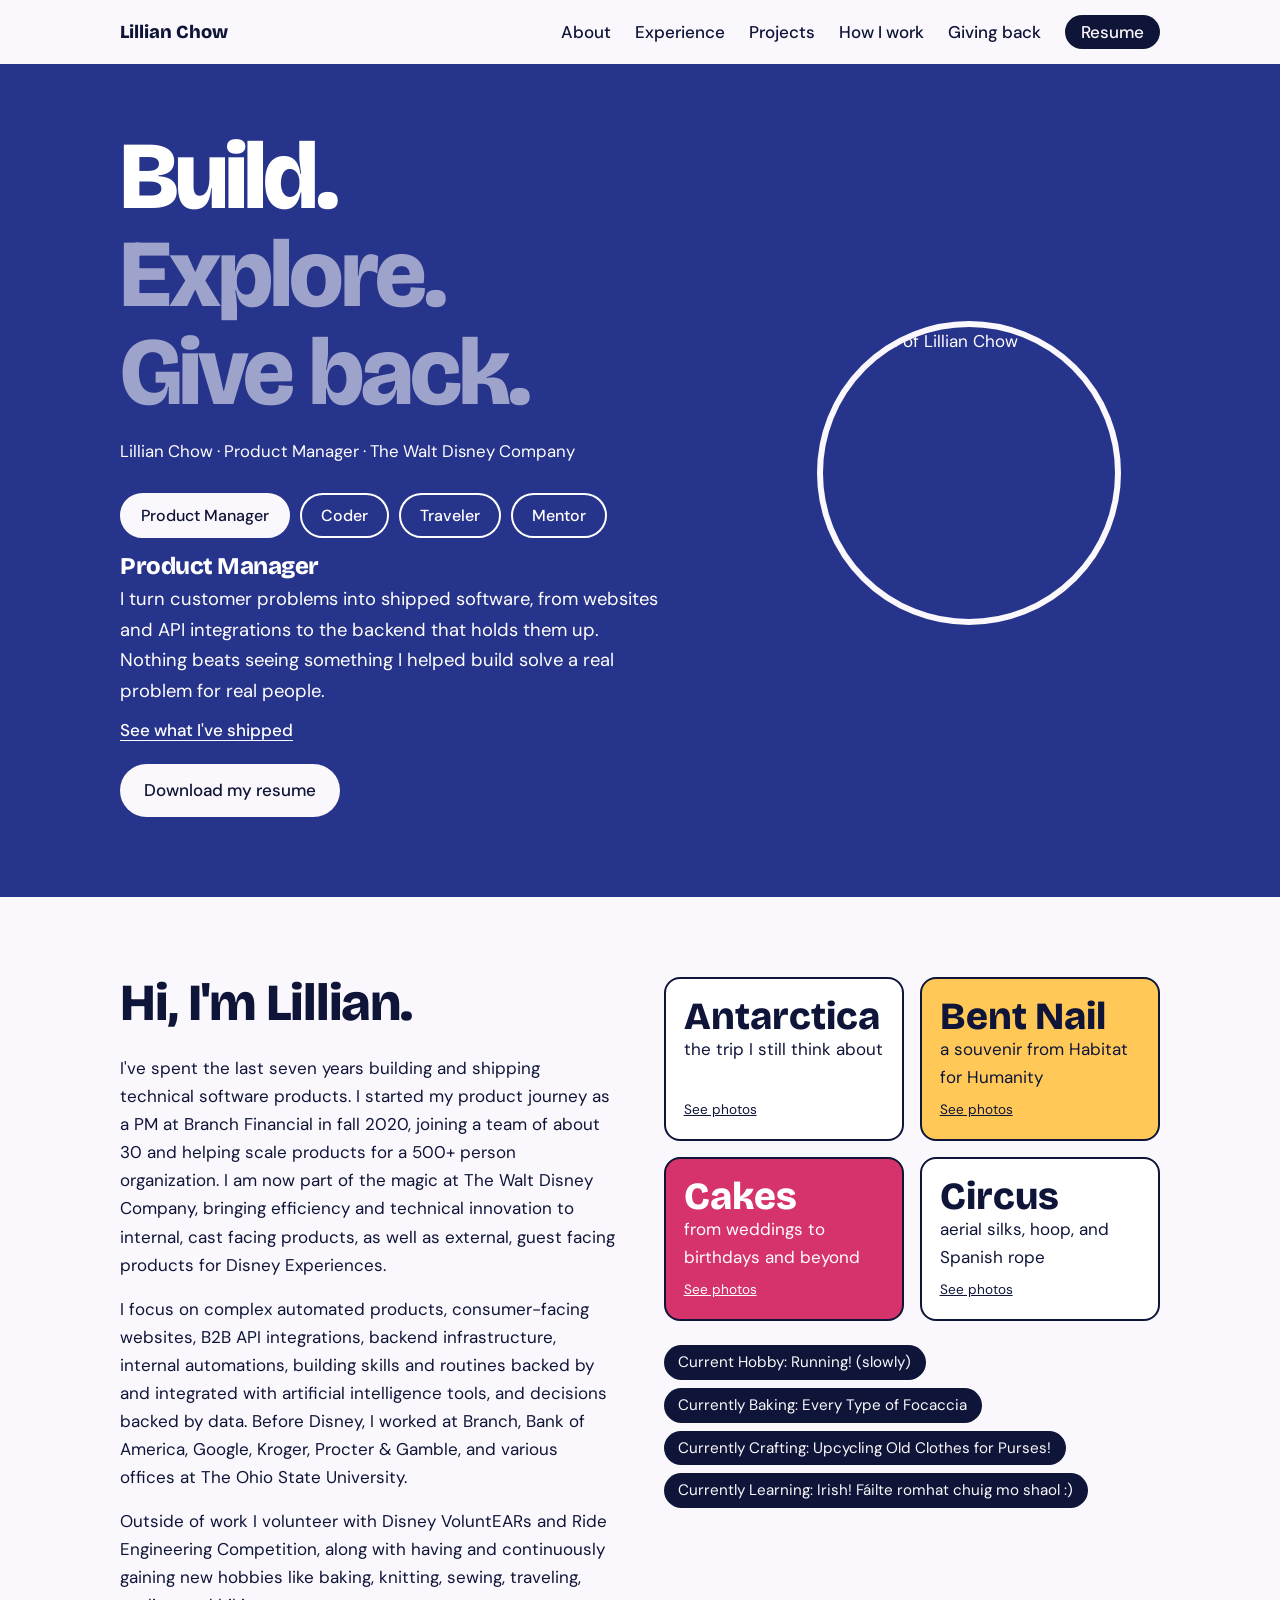
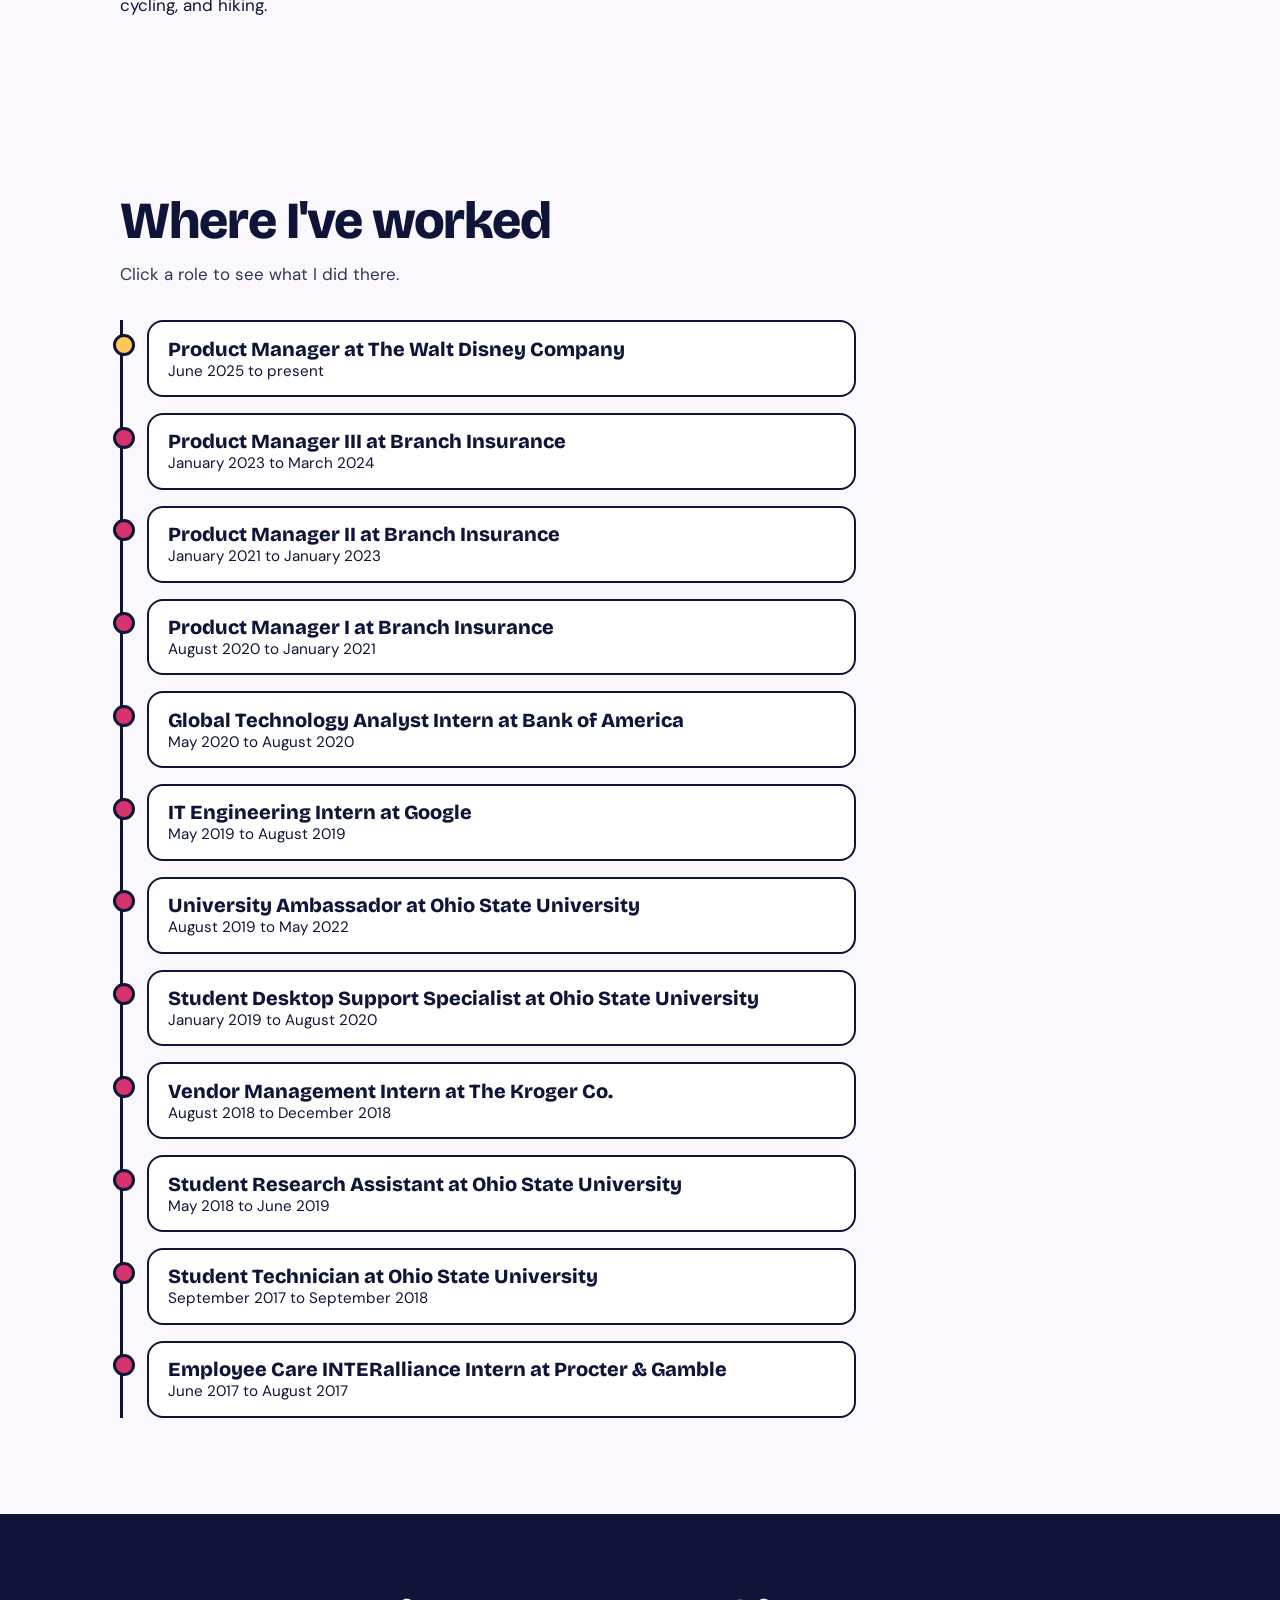
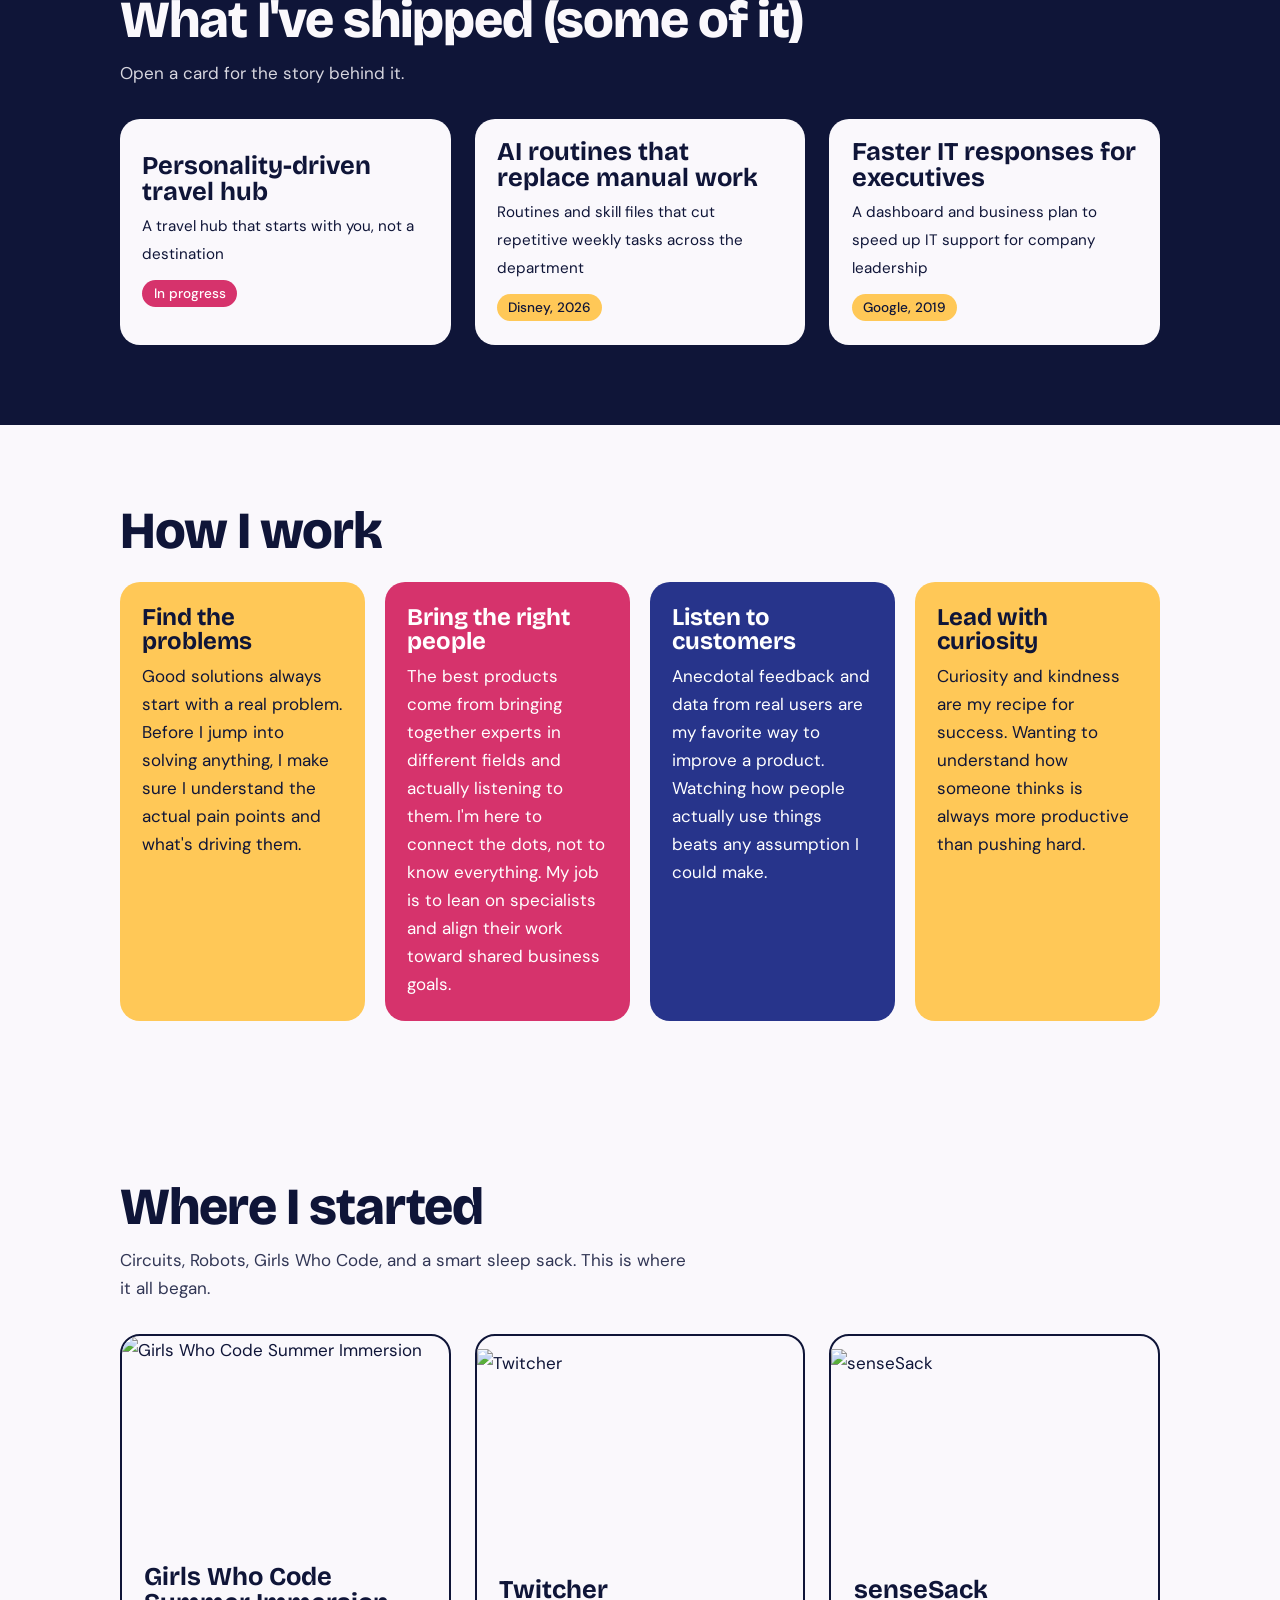
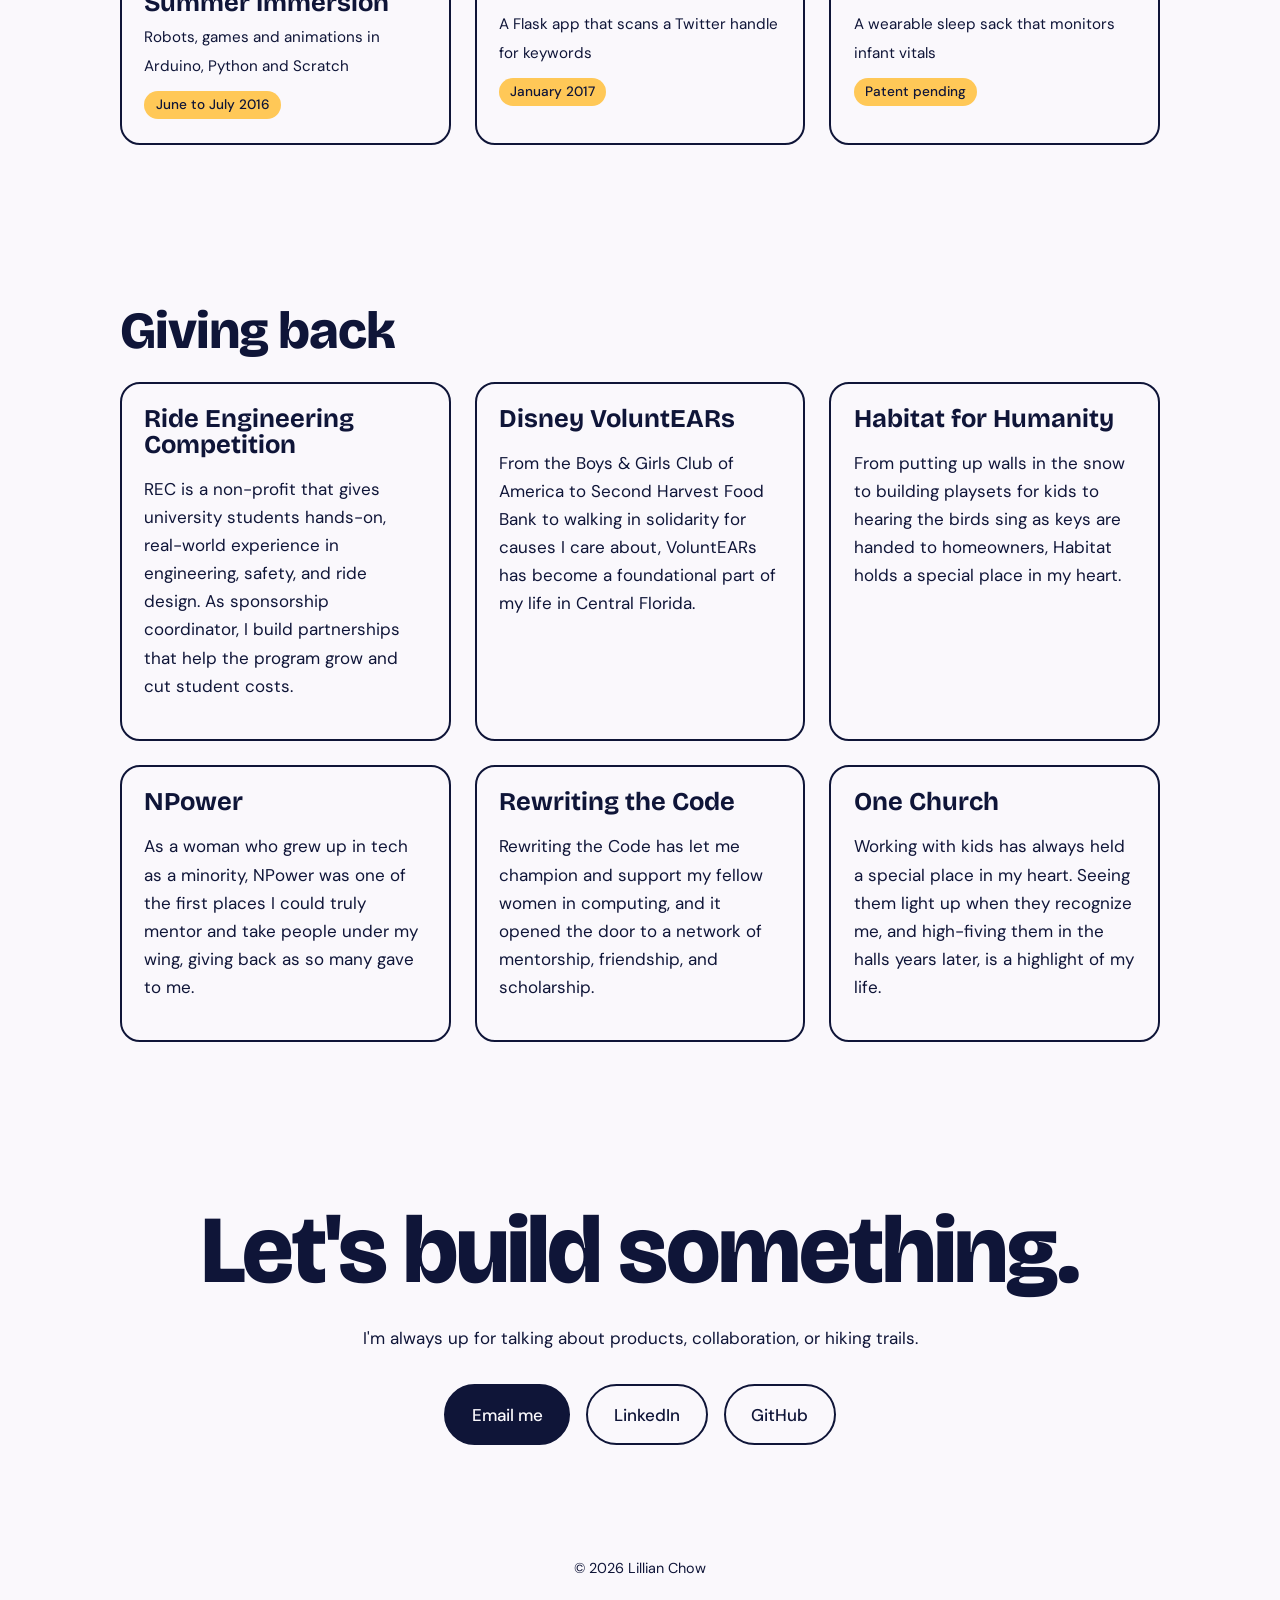
==== commit 4e1813d5: "general updates depricated old assets, added google crawling information, improved search function t" ====
--- a/index.html
+++ b/index.html
@@ -1,7 +1,12 @@
 <!DOCTYPE html>
 <html lang="en">
 <head>
+  <meta charset="utf-8">
+<meta name="viewport" content="width=device-width, initial-scale=1">
   <meta name="description" content="Lillian Chow is a product manager who builds technical software, explores the world, and gives back. See her experience and projects.">
+  <script type="application/ld+json">
+{"@context":"https://schema.org","@type":"Person","name":"Lillian Chow","url":"https://lillianchow.me/","image":"https://lillianchow.me/LillianCandid.jpg","jobTitle":"Product Manager","worksFor":{"@type":"Organization","name":"The Walt Disney Company"},"alumniOf":{"@type":"CollegeOrUniversity","name":"The Ohio State University"},"sameAs":["https://www.linkedin.com/in/lillian-chow/","https://github.com/lillianchow"]}
+  </script>
 <link rel="canonical" href="https://lillianchow.me/">
 <meta property="og:type" content="website">
 <meta property="og:title" content="Lillian Chow | Product Manager">
@@ -9,17 +14,11 @@
 <meta property="og:url" content="https://lillianchow.me/">
 <meta property="og:image" content="https://lillianchow.me/LillianCandid.jpg">
 <meta name="twitter:card" content="summary">
-<script type="application/ld+json">
-{"@context":"https://schema.org","@type":"Person","name":"Lillian Chow","jobTitle":"Product Manager","url":"https://lillianchow.me","sameAs":["https://www.linkedin.com/in/lillian-chow/","https://github.com/lillianchow"]}
-</script>
-<meta charset="utf-8">
-<meta name="viewport" content="width=device-width, initial-scale=1">
-<title>Lillian Chow · Product Manager</title>
+<title>Lillian Chow · Product Manager Portfolio</title>
 <link rel="icon" href="favicon.svg" type="image/svg+xml">
 <link rel="icon" href="favicon.ico" sizes="any">
 <link rel="apple-touch-icon" href="apple-touch-icon.png">
 <meta name="theme-color" content="#27348B">
-<meta name="description" content="Lillian Chow is a product manager who builds and ships technical software products.">
 <link rel="preconnect" href="https://fonts.googleapis.com">
 <link rel="preconnect" href="https://fonts.gstatic.com" crossorigin>
 <link href="https://fonts.googleapis.com/css2?family=Bricolage+Grotesque:opsz,wght@12..96,500;12..96,800&family=DM+Sans:wght@400;500&display=swap" rel="stylesheet">
@@ -61,7 +60,7 @@
 .more{color:inherit;font-weight:500;text-underline-offset:4px}
 .title{margin:1rem 0 0;font-size:1.05rem}
 .hero h1 span{transition:opacity .3s}
-.hero h1.focus span{opacity:.4}
+.hero h1.focus span{opacity:.55}
 .hero h1.focus span.on{opacity:1}
 .portrait{position:relative;justify-self:center;width:min(100%,19rem)}
 .portrait{perspective:900px}
@@ -185,7 +184,7 @@
       <li><a href="#work">Projects</a></li>
       <li><a href="#how">How I work</a></li>
       <li><a href="#giving">Giving back</a></li>
-      <li><a class="navbtn" href="Chow_Lillian_Resume(Aug26).pdf" download>Resume</a></li>
+      <li><a class="navbtn" href="Chow_Lillian_Resume.pdf" download>Resume</a></li>
     </ul>
   </div>
 </nav>
@@ -194,7 +193,7 @@
   <div class="wrap">
     <div>
       <h1><span data-v="build">Build.</span><span data-v="explore">Explore.</span><span data-v="give">Give back.</span></h1>
-      <p class="title">Product Manager &middot; The Walt Disney Company</p>
+      <p class="title">Lillian Chow &middot; Product Manager &middot; The Walt Disney Company</p>
       <div class="roles" role="group" aria-label="Pick a side of me">
         <button aria-pressed="true" data-role="pm">Product Manager</button>
         <button aria-pressed="false" data-role="coder">Coder</button>
@@ -202,7 +201,7 @@
         <button aria-pressed="false" data-role="mentor">Mentor</button>
       </div>
       <div id="rolePanel" aria-live="polite"><h2 id="roleHead"></h2><p id="roleText"></p><a id="roleLink" class="more" href="#"></a></div>
-      <a class="btn" href="Chow_Lillian_Resume(Aug26).pdf" download>Download my resume</a>
+      <a class="btn" href="Chow_Lillian_Resume.pdf" download>Download my resume</a>
     </div>
         <div class="portrait" tabindex="0">
       <div class="flip">
@@ -217,7 +216,7 @@
   <div class="wrap about">
     <div>
       <h2>Hi, I'm Lillian.</h2>
-      <p>I've spent the last seven years building and shipping technical software products. I started my product journey as a PM at Branch Financial in fall 2020, joining a team of about 30 and helping scale products for a 500+ person organization. I am now part of the magic at The Walt Disney Company, bringing efficency and technical innovation to internal, cast facing products, as well as external, guest facing products for Disney Experiences.</p>
+      <p>I've spent the last seven years building and shipping technical software products. I started my product journey as a PM at Branch Financial in fall 2020, joining a team of about 30 and helping scale products for a 500+ person organization. I am now part of the magic at The Walt Disney Company, bringing efficiency and technical innovation to internal, cast facing products, as well as external, guest facing products for Disney Experiences.</p>
       <p>I focus on complex automated products, consumer-facing websites, B2B API integrations, backend infrastructure, internal automations, building skills and routines backed by and integrated with artificial intelligence tools, and decisions backed by data. Before Disney, I worked at Branch, Bank of America, Google, Kroger, Procter &amp; Gamble, and various offices at The Ohio State University.</p>
       <p>Outside of work I volunteer with Disney VoluntEARs and Ride Engineering Competition, along with having and continuously gaining new hobbies like baking, knitting, sewing, traveling, cycling, and hiking.</p>
     </div>
@@ -251,7 +250,7 @@
     <h2>How I work</h2>
     <div class="principles">
       <div class="principle"><h3>Find the problems</h3><p>Good solutions always start with a real problem. Before I jump into solving anything, I make sure I understand the actual pain points and what's driving them.</p></div>
-      <div class="principle"><h3>Bring the right people</h3><p>The best products come from bringing together experts in different fields and actually listening to them. I'm here to connect the dots, not to know everything. My job is to lean on specialists and align their work toward shared buisness goals.</p></div>
+      <div class="principle"><h3>Bring the right people</h3><p>The best products come from bringing together experts in different fields and actually listening to them. I'm here to connect the dots, not to know everything. My job is to lean on specialists and align their work toward shared business goals.</p></div>
       <div class="principle"><h3>Listen to customers</h3><p>Anecdotal feedback and data from real users are my favorite way to improve a product. Watching how people actually use things beats any assumption I could make.</p></div>
       <div class="principle"><h3>Lead with curiosity</h3><p>Curiosity and kindness are my recipe for success. Wanting to understand how someone thinks is always more productive than pushing hard.</p></div>
     </div>
@@ -261,7 +260,7 @@
 <section class="early" id="early">
   <div class="wrap">
     <h2>Where I started</h2>
-    <p class="lede">Circuts, Robots, Girls Who Code, and a smart sleep sack. This is where it all began.</p>
+    <p class="lede">Circuits, Robots, Girls Who Code, and a smart sleep sack. This is where it all began.</p>
     <div class="cards" id="earlyCards"></div>
   </div>
 </section>
@@ -394,7 +393,7 @@
   {status:"early", title:"Twitcher", blurb:"A Flask app that scans a Twitter handle for keywords", tag:"January 2017", image:"twitcher.png",
    details:[["","My Girls Who Code final project. Enter a Twitter handle and Twitcher pulls that user's data from the Twitter API, then uses regular expressions to find keywords for each filter."],["","Built with Python and Flask, with a front end in HTML, CSS, and JavaScript."]]},
   {status:"early", title:"senseSack", blurb:"A wearable sleep sack that monitors infant vitals", tag:"Patent pending", image:"senseSackInner.png",
-   details:[["","A wearable sleep sack with wireless sensors that tracks body temperature, humidity, and skin color changes, early signs linked to Sudden Unexpected Infant Death. Sensors send data to a mobile device over Bluetooth. The idea of the sleep sack is to use it as a predictive analytics model in hospitals or at home in order to really help narrow down and pintpoint some of the potential symptoms of SIDS."],["","I designed the hardware from Adafruit and SparkFun components and wrote the Arduino software myself. Temperature tests showed it could accurately detect a drop in temperature."]]}
+   details:[["","A wearable sleep sack with wireless sensors that tracks body temperature, humidity, and skin color changes, early signs linked to Sudden Unexpected Infant Death. Sensors send data to a mobile device over Bluetooth. The idea of the sleep sack is to use it as a predictive analytics model in hospitals or at home in order to really help narrow down and pinpoint some of the potential symptoms of SIDS."],["","I designed the hardware from Adafruit and SparkFun components and wrote the Arduino software myself. Temperature tests showed it could accurately detect a drop in temperature."]]}
 ];
 
 const giving = [
@@ -444,7 +443,7 @@
   {big:"Cakes", label:"from weddings to birthdays and beyond", title:"Custom cakes",
    caption:"My brother's wedding cake started it all—a three-tier red velvet with cream cheese filling and hand-made sugar magnolias. Now I bake for birthdays and celebrations. Each cake is an excuse to get the details right and show up for people I care about.", photos:["Cake1.jpg", "Cake7.jpeg", "Cake6.jpeg"]},
   {big:"Circus", label:"aerial silks, hoop, and Spanish rope", title:"Aerial arts acrobatics",
-   caption:"One of my first side quests was being part of a circus, specializing in aerial silks, aerial hoop, and Spanish rope. It taught me about trust, teamwork under pressure, and the joy of learning something totally new.", photos:["Circus2.jpg", "Circus4.jpg", "Circus1.jpg"] /* e.g. ["aerial1.jpg"] */}
+   caption:"One of my first side quests was being part of a circus, specializing in aerial silks, aerial hoop, and Spanish rope. It taught me about trust, teamwork under pressure, and the joy of learning something totally new.", photos:["Circus2.jpg", "Circus4.jpg", "Circus1.jpg"]}
 ];
 function openFact(f){
   mBody.replaceChildren(el('h3','',f.title), el('p','',f.caption));
@@ -460,13 +459,12 @@
   b.append(el('strong','',f.big), document.createTextNode(f.label), el('small','',f.photos.length?'See photos':'Read more'));
   b.addEventListener('click',()=>openFact(f));
   document.getElementById('facts').appendChild(b);
-});                                    // line 394, ends the facts.forEach
+});                                    
 
 const portrait = document.querySelector('.portrait');
 if (matchMedia('(hover:none)').matches) portrait.addEventListener('click', () => portrait.classList.toggle('flipped'));
 
-document.getElementById('yr').textContent = new Date().getFullYear();   // your old line 395
-</script>
+document.getElementById('yr').textContent = new Date().getFullYear();   
 </script>
 </body>
 </html>
